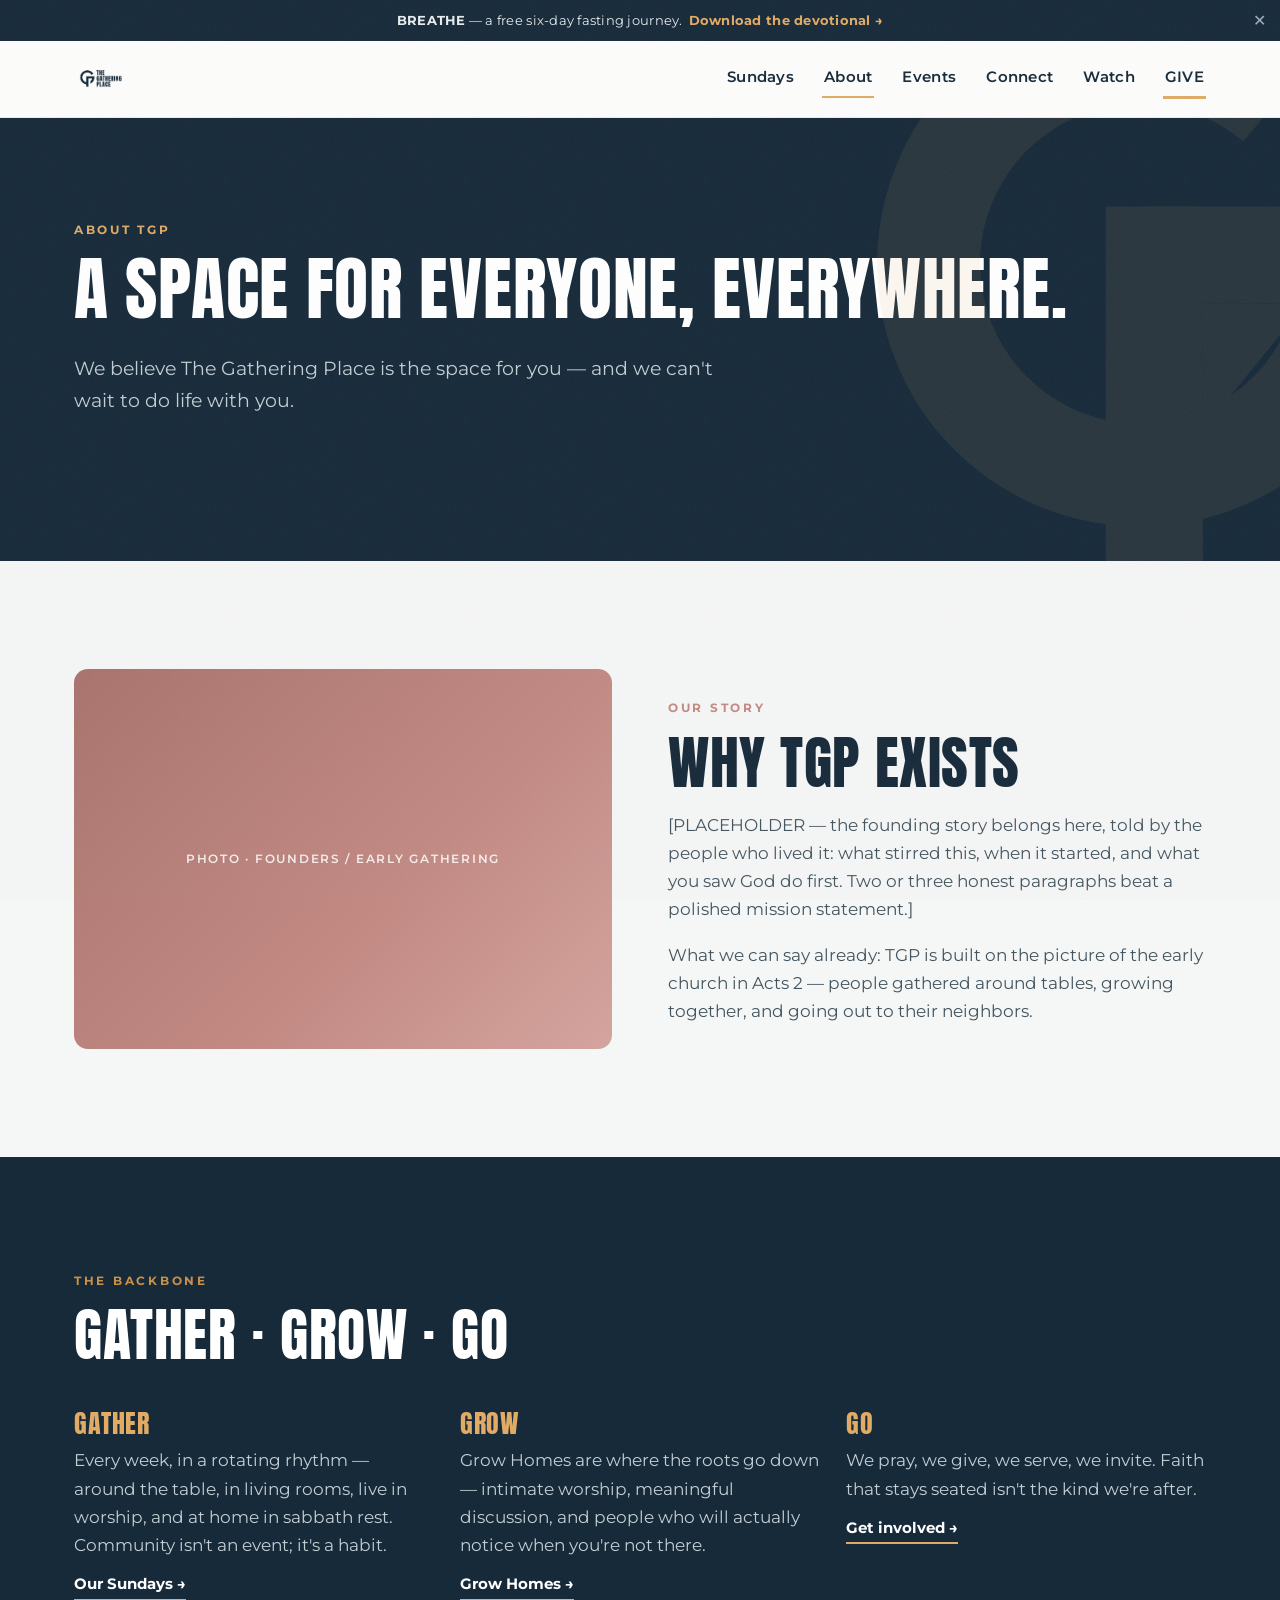
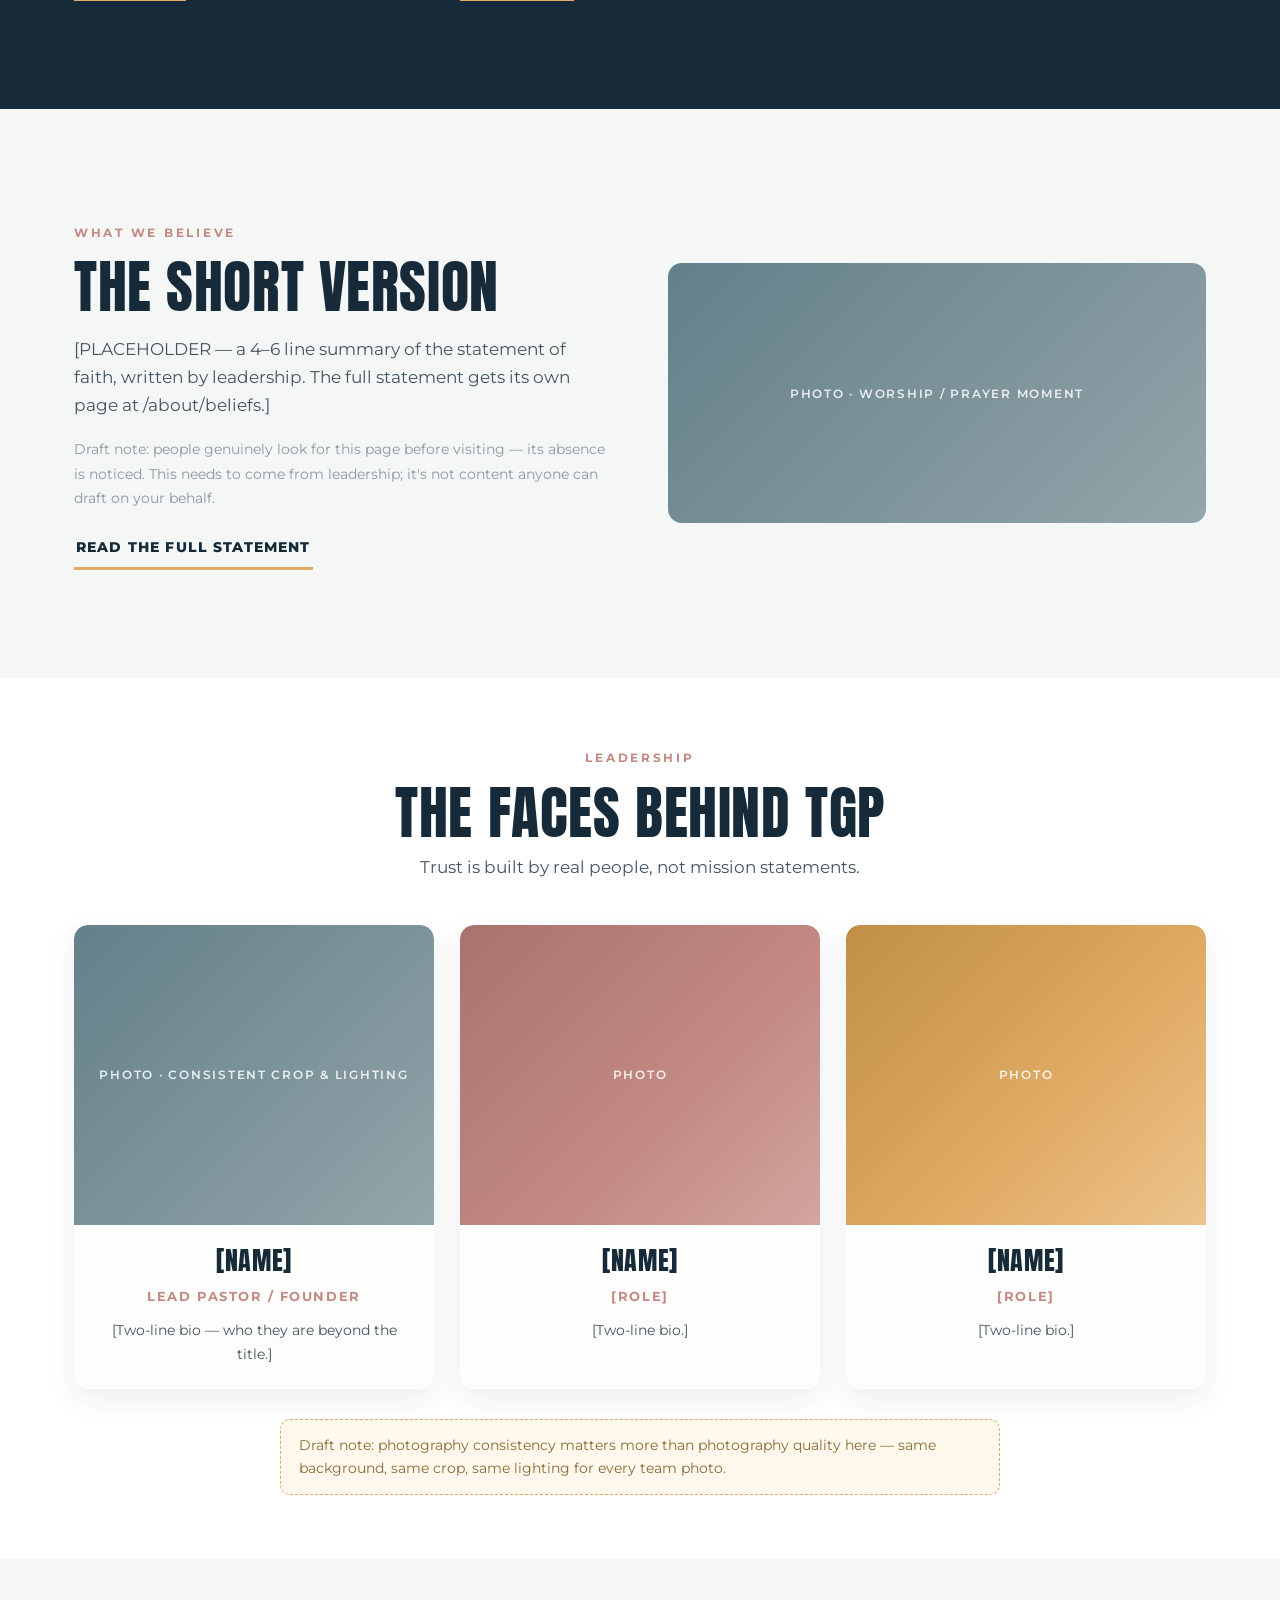
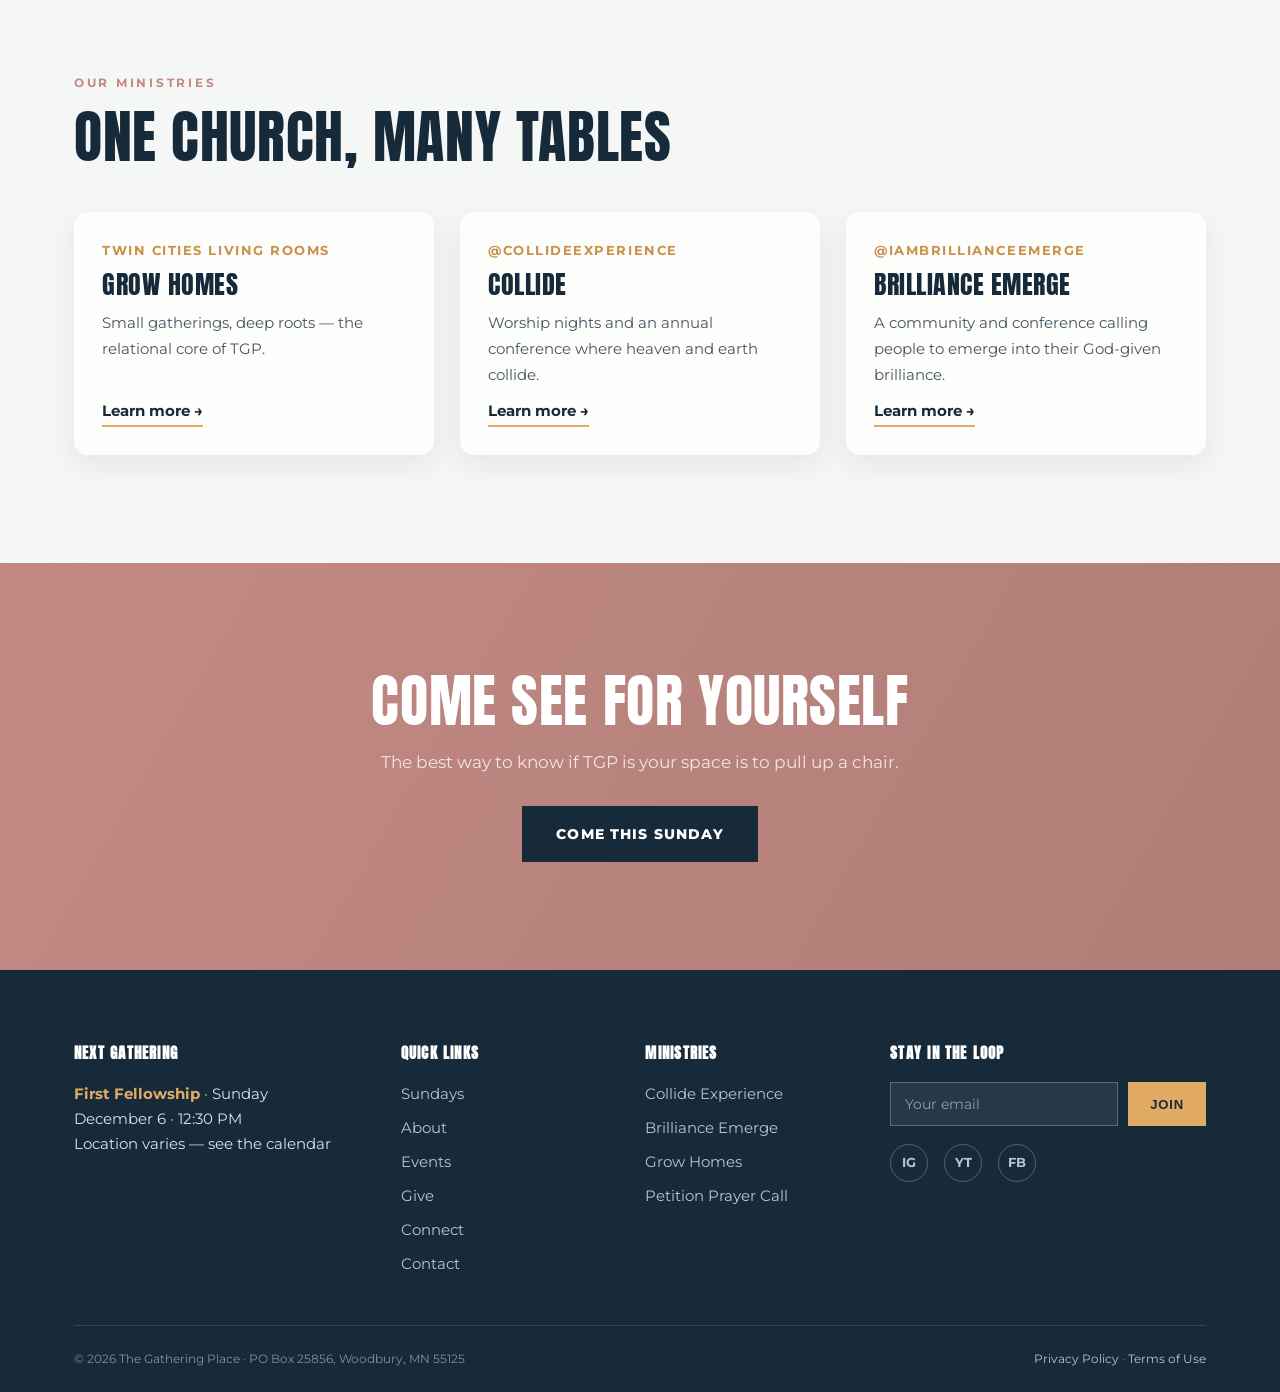
==== about.html @ ea00f48e "Live event lists, YouTube feed, parked Plan Your Visit - Events page Church Rhythm & Special Events " ====
<!DOCTYPE html>
<html lang="en">
<head>
<meta charset="UTF-8">
<meta name="viewport" content="width=device-width, initial-scale=1.0">
<title>About — The Gathering Place</title>
<meta name="description" content="Who we are, what we believe, and why The Gathering Place exists — a church community across Minneapolis & Saint Paul.">
<link rel="preconnect" href="https://fonts.googleapis.com">
<link href="https://fonts.googleapis.com/css2?family=Anton&family=Montserrat:wght@400;600;700;800&display=swap" rel="stylesheet">
<link rel="stylesheet" href="css/styles.css">
<link rel="icon" type="image/png" href="icon-gold.png">
</head>
<body>

<div class="announce">
  <strong>BREATHE</strong> — a free six-day fasting journey.<a href="watch.html#resources">Download the devotional →</a>
  <button class="dismiss" aria-label="Dismiss" onclick="this.parentElement.style.display='none'">✕</button>
</div>

<header class="site">
  <nav class="nav">
    <a class="brand" href="index.html" aria-label="The Gathering Place — Home">
      <img src="logo-navy.png" alt="The Gathering Place" style="height:54px; width:auto;">
    </a>
    <button class="hamburger" aria-label="Menu" onclick="document.querySelector('.links').classList.toggle('open')">
      <span></span><span></span><span></span>
    </button>
    <div class="links">
      <a href="sundays.html">Sundays</a>
      <a href="about.html" class="active">About</a>
      <a href="events.html">Events</a>
      <a href="connect.html">Connect</a>
      <a href="watch.html">Watch</a>
      <a class="btn-give" href="give.html">Give</a>
    </div>
  </nav>
</header>

<div class="hero short">
  <svg class="gmark" viewBox="0 0 100 112" aria-hidden="true">
    <circle cx="50" cy="50" r="37" fill="none" stroke="#E1AB65" stroke-width="18" stroke-dasharray="187.3 45.2" stroke-dashoffset="-12.9"/>
    <rect x="50" y="40" width="30" height="17" fill="#E1AB65"/>
    <rect x="44" y="40" width="17" height="72" fill="#E1AB65"/>
    <polygon points="61,57 79,57 61,79" fill="#E1AB65"/>
  </svg>
  <div class="wrap">
    <span class="kicker">About TGP</span>
    <h1>A space for everyone, everywhere.</h1>
    <p class="lede">We believe The Gathering Place is the space for you — and we can't wait to do life with you.</p>
  </div>
</div>

<!-- Our story -->
<section>
  <div class="wrap split">
    <div class="ph tall rose-bg"><span class="label">Photo · founders / early gathering</span></div>
    <div>
      <span class="kicker">Our story</span>
      <h2>Why TGP Exists</h2>
      <p style="margin:18px 0;">[PLACEHOLDER — the founding story belongs here, told by the people who lived it: what stirred this, when it started, and what you saw God do first. Two or three honest paragraphs beat a polished mission statement.]</p>
      <p>What we can say already: TGP is built on the picture of the early church in Acts 2 — people gathered around tables, growing together, and going out to their neighbors.</p>
    </div>
  </div>
</section>

<!-- GGG expanded -->
<section class="band">
  <div class="wrap">
    <div class="section-head">
      <span class="kicker gold">The backbone</span>
      <h2>Gather · Grow · Go</h2>
    </div>
    <div class="grid c3">
      <div>
        <h3 style="color:#E1AB65;">Gather</h3>
        <p style="margin-top:10px;">Every week, in a rotating rhythm — around the table, in living rooms, live in worship, and at home in sabbath rest. Community isn't an event; it's a habit.</p>
        <a class="text-link" href="sundays.html" style="color:#fff; margin-top:12px; display:inline-block;">Our Sundays →</a>
      </div>
      <div>
        <h3 style="color:#E1AB65;">Grow</h3>
        <p style="margin-top:10px;">Grow Homes are where the roots go down — intimate worship, meaningful discussion, and people who will actually notice when you're not there.</p>
        <a class="text-link" href="connect.html#grow-homes" style="color:#fff; margin-top:12px; display:inline-block;">Grow Homes →</a>
      </div>
      <div>
        <h3 style="color:#E1AB65;">Go</h3>
        <p style="margin-top:10px;">We pray, we give, we serve, we invite. Faith that stays seated isn't the kind we're after.</p>
        <a class="text-link" href="connect.html" style="color:#fff; margin-top:12px; display:inline-block;">Get involved →</a>
      </div>
    </div>
  </div>
</section>

<!-- Beliefs summary -->
<section>
  <div class="wrap split">
    <div>
      <span class="kicker">What we believe</span>
      <h2>The Short Version</h2>
      <p style="margin:18px 0;">[PLACEHOLDER — a 4–6 line summary of the statement of faith, written by leadership. The full statement gets its own page at /about/beliefs.]</p>
      <p style="font-size:0.9rem; color:#8a99a3;">Draft note: people genuinely look for this page before visiting — its absence is noticed. This needs to come from leadership; it's not content anyone can draft on your behalf.</p>
      <a class="btn outline" href="#" style="margin-top:16px;">Read the Full Statement</a>
    </div>
    <div class="ph"><span class="label">Photo · worship / prayer moment</span></div>
  </div>
</section>

<!-- Leadership -->
<section class="tight" style="background:#fff;">
  <div class="wrap">
    <div class="section-head center">
      <span class="kicker">Leadership</span>
      <h2>The Faces Behind TGP</h2>
      <p style="margin-top:10px;">Trust is built by real people, not mission statements.</p>
    </div>
    <div class="grid c3">
      <div class="card team-card">
        <div class="ph"><span class="label">Photo · consistent crop &amp; lighting</span></div>
        <div class="pad">
          <h3>[Name]</h3>
          <span class="role">Lead Pastor / Founder</span>
          <p style="font-size:0.9rem;">[Two-line bio — who they are beyond the title.]</p>
        </div>
      </div>
      <div class="card team-card">
        <div class="ph rose-bg"><span class="label">Photo</span></div>
        <div class="pad">
          <h3>[Name]</h3>
          <span class="role">[Role]</span>
          <p style="font-size:0.9rem;">[Two-line bio.]</p>
        </div>
      </div>
      <div class="card team-card">
        <div class="ph gold-bg"><span class="label">Photo</span></div>
        <div class="pad">
          <h3>[Name]</h3>
          <span class="role">[Role]</span>
          <p style="font-size:0.9rem;">[Two-line bio.]</p>
        </div>
      </div>
    </div>
    <p class="note-draft" style="max-width:720px; margin:30px auto 0;">Draft note: photography consistency matters more than photography quality here — same background, same crop, same lighting for every team photo.</p>
  </div>
</section>

<!-- Ministries -->
<section>
  <div class="wrap">
    <div class="section-head">
      <span class="kicker">Our ministries</span>
      <h2>One Church, Many Tables</h2>
    </div>
    <div class="grid c3">
      <div class="card">
        <div class="pad">
          <span class="meta">Twin Cities living rooms</span>
          <h3>Grow Homes</h3>
          <p>Small gatherings, deep roots — the relational core of TGP.</p>
          <a class="text-link" href="connect.html#grow-homes">Learn more →</a>
        </div>
      </div>
      <div class="card">
        <div class="pad">
          <span class="meta">@collideexperience</span>
          <h3>Collide</h3>
          <p>Worship nights and an annual conference where heaven and earth collide.</p>
          <a class="text-link" href="events.html#collide">Learn more →</a>
        </div>
      </div>
      <div class="card">
        <div class="pad">
          <span class="meta">@iambrillianceemerge</span>
          <h3>Brilliance Emerge</h3>
          <p>A community and conference calling people to emerge into their God-given brilliance.</p>
          <a class="text-link" href="events.html#brilliance">Learn more →</a>
        </div>
      </div>
    </div>
  </div>
</section>

<!-- CTA -->
<section class="give-band">
  <div class="wrap">
    <h2>Come See for Yourself</h2>
    <p>The best way to know if TGP is your space is to pull up a chair.</p>
    <a class="btn navy" href="sundays.html">Come This Sunday</a>
  </div>
</section>

<footer class="site">
  <div class="wrap">
    <div class="cols">
      <div>
        <h4>Next Gathering</h4>
        <p class="next-g"><strong>First Fellowship</strong> · First Sunday<br>Aug 2 · 12:30 PM<br>Location varies — <a href="events.html#calendar" style="color:#E1AB65;">see the calendar</a></p>
      </div>
      <div>
        <h4>Quick Links</h4>
        <ul>
          <li><a href="sundays.html">Sundays</a></li>
          <li><a href="about.html">About</a></li>
          <li><a href="events.html">Events</a></li>
          <li><a href="give.html">Give</a></li>
          <li><a href="connect.html">Connect</a></li>
          <li><a href="contact.html">Contact</a></li>
        </ul>
      </div>
      <div>
        <h4>Ministries</h4>
        <ul>
          <li><a href="events.html#collide">Collide Experience</a></li>
          <li><a href="events.html#brilliance">Brilliance Emerge</a></li>
          <li><a href="connect.html#grow-homes">Grow Homes</a></li>
          <li><a href="connect.html#pray">Petition Prayer Call</a></li>
        </ul>
      </div>
      <div>
        <h4>Stay in the Loop</h4>
        <form onsubmit="return false;">
          <input type="email" placeholder="Your email" aria-label="Email address">
          <button>Join</button>
        </form>
        <div class="social-row">
          <a href="https://www.instagram.com/thegatheringplacemn" aria-label="Instagram" target="_blank" rel="noopener">IG</a>
          <a href="https://www.youtube.com/@TheGatheringPlaceGlobal" aria-label="YouTube" target="_blank" rel="noopener">YT</a>
          <a href="https://www.facebook.com/thegatheringplacemn" aria-label="Facebook" target="_blank" rel="noopener">FB</a>
        </div>
      </div>
    </div>
    <div class="footer-legal">
      <span>© 2026 The Gathering Place · PO Box 25856, Woodbury, MN 55125</span>
      <span><a href="#">Privacy Policy</a> · <a href="#">Terms of Use</a></span>
    </div>
  </div>
</footer>

<div class="mobile-bar">
  <a class="a1" href="sundays.html">This Sunday</a>
  <a class="a2" href="give.html">Give</a>
</div>

<script src="js/next-gathering.js" defer></script>
</body>
</html>
---- css/styles.css ----
/* ============================================================
   THE GATHERING PLACE — Website Draft
   Brand: navy #172A3A · slate #7D949A · rose #C38A84 · gold #E1AB65
   Type: Anton (display) · Montserrat (body)
   ============================================================ */

:root {
  --navy: #172A3A;
  --navy-soft: #22394d;
  --slate: #7D949A;
  --rose: #C38A84;
  --gold: #E1AB65;
  --gold-dark: #c99147;
  --cream: #F5F6F6;
  --paper: #FDFDFC;
  --grey: #D2D2D2;
  --ink: #172A3A;
  --body: #44555f;
  --radius: 14px;
  --shadow: 0 10px 30px rgba(23, 42, 58, 0.08);
  --shadow-lg: 0 20px 50px rgba(23, 42, 58, 0.14);
  --maxw: 1180px;
}

* { margin: 0; padding: 0; box-sizing: border-box; }
html { scroll-behavior: smooth; }

body {
  font-family: 'Montserrat', system-ui, sans-serif;
  font-size: 16.5px;
  line-height: 1.7;
  color: var(--body);
  background: var(--cream);
  -webkit-font-smoothing: antialiased;
}

img { max-width: 100%; display: block; }
a { color: inherit; }

h1, h2, h3, .display {
  font-family: 'Anton', 'Montserrat', sans-serif;
  font-weight: 400;
  text-transform: uppercase;
  color: var(--ink);
  line-height: 1.05;
  letter-spacing: 0.01em;
}

h1 { font-size: clamp(3rem, 8.5vw, 7rem); line-height: 0.98; }
h2 { font-size: clamp(2.1rem, 4.5vw, 3.6rem); }
h3 { font-size: clamp(1.25rem, 2.4vw, 1.6rem); letter-spacing: 0.02em; }

/* paper grain — subtle texture over everything, like a printed poster */
body::after {
  content: ''; position: fixed; inset: 0; z-index: 999; pointer-events: none;
  opacity: 0.05;
  background-image: url("data:image/svg+xml,%3Csvg xmlns='http://www.w3.org/2000/svg' width='240' height='240'%3E%3Cfilter id='n'%3E%3CfeTurbulence type='fractalNoise' baseFrequency='0.85' numOctaves='2'/%3E%3C/filter%3E%3Crect width='240' height='240' filter='url(%23n)'/%3E%3C/svg%3E");
}

.wrap { max-width: var(--maxw); margin: 0 auto; padding: 0 24px; }

section { padding: 108px 0; }
section.tight { padding: 64px 0; }

/* ---------- kicker / eyebrow ---------- */
.kicker {
  display: inline-block;
  font-size: 0.78rem;
  font-weight: 700;
  letter-spacing: 0.22em;
  text-transform: uppercase;
  color: var(--rose);
  margin-bottom: 14px;
}
.kicker.gold { color: var(--gold-dark); }
.kicker.slate { color: var(--slate); }

.lede { font-size: 1.15rem; max-width: 640px; }

/* ---------- announcement bar ---------- */
.announce {
  background: var(--navy);
  color: #e8edef;
  font-size: 0.83rem;
  text-align: center;
  padding: 9px 44px;
  position: relative;
  letter-spacing: 0.02em;
}
.announce a { color: var(--gold); font-weight: 700; text-decoration: none; margin-left: 6px; }
.announce a:hover { text-decoration: underline; }
.announce .dismiss {
  position: absolute; right: 14px; top: 50%; transform: translateY(-50%);
  background: none; border: 0; color: #9fb0ba; font-size: 1rem; cursor: pointer;
}

/* ---------- header ---------- */
header.site {
  position: sticky; top: 0; z-index: 50;
  background: rgba(253, 253, 252, 0.94);
  backdrop-filter: blur(10px);
  border-bottom: 1px solid rgba(23, 42, 58, 0.08);
}
.nav {
  max-width: var(--maxw); margin: 0 auto; padding: 0 24px;
  display: flex; align-items: center; gap: 28px; height: 76px;
}
.brand {
  display: flex; align-items: center; gap: 12px;
  text-decoration: none; margin-right: auto;
}
.brand .mark { width: 42px; height: 46px; flex-shrink: 0; }
.brand .word {
  font-family: 'Anton', sans-serif;
  text-transform: uppercase;
  color: var(--navy);
  font-size: 0.95rem;
  line-height: 1.02;
  letter-spacing: 0.03em;
}
.nav .links { display: flex; gap: 26px; align-items: center; }
.nav .links a {
  text-decoration: none; font-weight: 600; font-size: 0.92rem;
  color: var(--ink); letter-spacing: 0.02em;
  padding: 6px 2px; border-bottom: 2px solid transparent;
}
.nav .links a:hover { border-bottom-color: var(--gold); }
.nav .links a.active { border-bottom-color: var(--gold); }
.nav .im-new {
  font-weight: 700; font-size: 0.88rem; color: var(--rose) !important;
}
.btn-give {
  background: none; color: var(--navy) !important;
  font-weight: 800; font-size: 0.95rem; letter-spacing: 0.12em;
  text-transform: uppercase; text-decoration: none;
  padding: 6px 0;
  border-bottom: 3px solid var(--gold) !important;
  transition: border-color 0.2s;
}
.btn-give:hover { border-bottom-color: var(--navy) !important; }

.hamburger { display: none; background: none; border: 0; cursor: pointer; padding: 8px; }
.hamburger span { display: block; width: 24px; height: 2.5px; background: var(--navy); margin: 5px 0; border-radius: 2px; }

/* ---------- buttons ---------- */
.btn {
  display: inline-block;
  font-weight: 800; font-size: 0.9rem; letter-spacing: 0.08em;
  text-transform: uppercase; text-decoration: none;
  padding: 16px 34px; border-radius: 0;
  transition: transform 0.15s, background 0.2s, color 0.2s, border-color 0.2s;
}
.btn:hover { transform: translateY(-2px); }
.btn.gold { background: var(--gold); color: var(--navy); }
.btn.gold:hover { background: var(--gold-dark); }
.btn.navy { background: var(--navy); color: #fff; }
.btn.navy:hover { background: var(--navy-soft); }
.btn.rose { background: var(--rose); color: #fff; }
/* secondary actions: bold words with a thick underline */
.btn.outline, .btn.outline-light {
  padding: 8px 2px; background: none;
  border: none; border-bottom: 3px solid var(--gold);
}
.btn.outline { color: var(--navy); }
.btn.outline:hover { border-bottom-color: var(--navy); }
.btn.outline-light { color: #fff; }
.btn.outline-light:hover { background: none; border-bottom-color: #fff; }
.btn-row { display: flex; gap: 16px; flex-wrap: wrap; align-items: center; }

.text-link {
  font-weight: 700; color: var(--navy); text-decoration: none;
  border-bottom: 2px solid var(--gold); padding-bottom: 2px; font-size: 0.95rem;
}

/* ---------- hero ---------- */
.hero {
  background: var(--navy);
  color: #fff;
  position: relative;
  overflow: hidden;
  padding: 150px 0 160px;
}
.hero .kicker { color: var(--gold); }
.hero h1 { color: #fff; max-width: 1020px; }
.hero h1 .accent { color: var(--gold); }
.hero p.lede { color: #c3ced4; margin: 30px 0 40px; font-size: 1.18rem; }
.hero .gmark {
  position: absolute; right: -180px; top: -140px;
  width: 640px; height: 640px; opacity: 0.09; pointer-events: none;
}
.hero.short { padding: 96px 0 104px; }
.hero.short h1 { font-size: clamp(2.5rem, 5.5vw, 4.4rem); }

/* scrolling marquee strip */
.marquee { overflow: hidden; background: var(--gold); padding: 16px 0; }
.marquee .track {
  display: inline-flex; gap: 56px; white-space: nowrap; width: max-content;
  animation: marq 30s linear infinite;
  font-family: 'Anton', sans-serif; text-transform: uppercase;
  color: var(--navy); font-size: 1.35rem; letter-spacing: 0.06em;
}
@keyframes marq { to { transform: translateX(-50%); } }

/* full-width media band (latest message) */
.watch-band {
  background: linear-gradient(rgba(14,26,38,0.72), rgba(14,26,38,0.82)),
              linear-gradient(135deg, #10202d 0%, var(--navy) 55%, #2b4257 100%);
  color: #fff; text-align: center; padding: 130px 0;
  position: relative; overflow: hidden;
}
.watch-band h2 { color: #fff; font-size: clamp(2.4rem, 5.5vw, 4.6rem); max-width: 900px; margin: 0 auto 34px; }
.watch-band .play {
  width: 84px; height: 84px; border-radius: 50%;
  border: 3px solid var(--gold); display: flex; align-items: center; justify-content: center;
  margin: 0 auto 30px; transition: background 0.2s, transform 0.15s;
}
.watch-band a:hover .play { background: rgba(225,171,101,0.15); transform: scale(1.05); }
.watch-band .play svg { margin-left: 6px; }

/* ---------- photo placeholders ---------- */
.ph {
  background: linear-gradient(135deg, #64808a 0%, var(--slate) 55%, #93a6ab 100%);
  border-radius: var(--radius);
  position: relative;
  overflow: hidden;
  display: flex; align-items: center; justify-content: center;
  color: rgba(255,255,255,0.85);
  min-height: 260px;
}
.ph.tall { min-height: 380px; }
.ph.short { min-height: 190px; }
.ph.rose-bg { background: linear-gradient(135deg, #a9736d 0%, var(--rose) 60%, #d4a49e 100%); }
.ph.gold-bg { background: linear-gradient(135deg, #c08f45 0%, var(--gold) 60%, #ecc48d 100%); }
.ph.navy-bg { background: linear-gradient(135deg, #10202d 0%, var(--navy) 55%, #2b4257 100%); }
.ph .label {
  font-size: 0.78rem; font-weight: 600; letter-spacing: 0.14em; text-transform: uppercase;
  text-align: center; padding: 0 24px; position: relative; z-index: 1;
}
.ph svg.watermark {
  position: absolute; width: 70%; height: 70%; opacity: 0.16;
  left: 50%; top: 50%; transform: translate(-50%, -50%);
}

/* ---------- cards ---------- */
.grid { display: grid; gap: 26px; }
.grid.c2 { grid-template-columns: repeat(2, 1fr); }
.grid.c3 { grid-template-columns: repeat(3, 1fr); }
.grid.c4 { grid-template-columns: repeat(4, 1fr); }

.card {
  background: var(--paper);
  border-radius: var(--radius);
  box-shadow: var(--shadow);
  overflow: hidden;
  display: flex; flex-direction: column;
}
.card .pad { padding: 28px; display: flex; flex-direction: column; gap: 10px; flex: 1; }
.card h3 { margin-bottom: 2px; }
.card .meta {
  font-size: 0.8rem; font-weight: 700; letter-spacing: 0.12em;
  text-transform: uppercase; color: var(--gold-dark);
}
.card p { font-size: 0.95rem; }
.card .text-link { margin-top: auto; align-self: flex-start; }
.card .ph { border-radius: 0; min-height: 200px; }

/* schedule strip on cards */
.chip {
  display: inline-block; background: rgba(125,148,154,0.14); color: var(--navy);
  border-radius: 3px; font-size: 0.76rem; font-weight: 700;
  letter-spacing: 0.06em; text-transform: uppercase; padding: 5px 14px;
}

/* ---------- this sunday band ---------- */
.this-sunday {
  background: var(--paper);
  border-radius: var(--radius);
  box-shadow: var(--shadow-lg);
  display: grid; grid-template-columns: 1.1fr 1fr;
  overflow: hidden;
  margin-top: -70px;
  position: relative; z-index: 5;
}
.this-sunday .info { padding: 42px 46px; }
.this-sunday .date-tag {
  display: inline-block; background: var(--navy); color: var(--gold);
  font-size: 0.75rem; font-weight: 800; letter-spacing: 0.16em; text-transform: uppercase;
  padding: 7px 16px; border-radius: 0; margin-bottom: 18px;
}
.this-sunday h2 { font-size: clamp(1.6rem, 3vw, 2.2rem); }
.this-sunday .when {
  font-weight: 700; color: var(--navy); margin: 12px 0 4px; font-size: 1.02rem;
}
.this-sunday .where { font-size: 0.95rem; margin-bottom: 18px; }

/* ---------- gather grow go ---------- */
.ggg { text-align: center; }
.ggg .grid { margin-top: 48px; }
.ggg .col { padding: 12px 20px; }
.ggg .num {
  font-family: 'Anton', sans-serif; font-size: 4.8rem; color: var(--gold);
  line-height: 1;
}
.ggg h3 { margin: 10px 0 12px; }
.ggg p { font-size: 0.97rem; }
.ggg .text-link { display: inline-block; margin-top: 14px; }

/* ---------- dark band ---------- */
.band {
  background: var(--navy); color: #fff;
  position: relative; overflow: hidden;
}
.band h2, .band h3 { color: #fff; }
.band p { color: #c3ced4; }
.band .gmark {
  position: absolute; left: -140px; bottom: -160px;
  width: 520px; height: 520px; opacity: 0.07; pointer-events: none;
}

/* ---------- rose / give band ---------- */
.give-band {
  background: linear-gradient(120deg, var(--rose) 0%, #b07d77 100%);
  color: #fff; text-align: center;
}
.give-band h2 { color: #fff; }
.give-band p { color: #f4e5e3; max-width: 560px; margin: 16px auto 30px; }

/* ---------- rhythm timeline (sundays) ---------- */
.rhythm { display: grid; grid-template-columns: repeat(5, 1fr); gap: 18px; margin-top: 48px; }
.rhythm .step {
  background: var(--paper); border-radius: var(--radius); box-shadow: var(--shadow);
  padding: 26px 22px; text-align: center; position: relative;
  border-top: 5px solid var(--slate);
}
.rhythm .step:nth-child(1) { border-top-color: var(--gold); }
.rhythm .step:nth-child(2) { border-top-color: var(--slate); }
.rhythm .step:nth-child(3) { border-top-color: var(--navy); }
.rhythm .step:nth-child(4) { border-top-color: var(--slate); }
.rhythm .step:nth-child(5) { border-top-color: var(--rose); }
.rhythm .week {
  font-size: 0.72rem; font-weight: 800; letter-spacing: 0.18em; text-transform: uppercase;
  color: var(--slate); margin-bottom: 8px;
}
.rhythm .name { font-family: 'Anton', sans-serif; text-transform: uppercase; font-size: 1.05rem; color: var(--navy); }
.rhythm .what { font-size: 0.82rem; margin-top: 8px; }

/* ---------- FAQ ---------- */
details.faq {
  background: var(--paper); border-radius: 12px; box-shadow: var(--shadow);
  margin-bottom: 12px; padding: 0;
}
details.faq summary {
  cursor: pointer; list-style: none; font-weight: 700; color: var(--navy);
  padding: 20px 26px; font-size: 0.98rem; position: relative;
}
details.faq summary::-webkit-details-marker { display: none; }
details.faq summary::after {
  content: '+'; position: absolute; right: 24px; top: 50%; transform: translateY(-50%);
  font-family: 'Anton', sans-serif; font-size: 1.3rem; color: var(--gold-dark);
}
details.faq[open] summary::after { content: '–'; }
details.faq .a { padding: 0 26px 22px; font-size: 0.95rem; }

/* ---------- forms ---------- */
form.std { display: grid; gap: 16px; }
form.std label { font-size: 0.8rem; font-weight: 700; letter-spacing: 0.08em; text-transform: uppercase; color: var(--navy); }
form.std input, form.std select, form.std textarea {
  width: 100%; padding: 14px 16px; border: 1.5px solid var(--grey); border-radius: 10px;
  font-family: inherit; font-size: 0.95rem; background: #fff; color: var(--ink);
}
form.std input:focus, form.std select:focus, form.std textarea:focus {
  outline: none; border-color: var(--gold);
}
form.std .field { display: grid; gap: 6px; }
form.std .check { display: flex; gap: 10px; align-items: flex-start; font-size: 0.88rem; }
form.std .check input { width: auto; margin-top: 4px; }

.form-card {
  background: var(--paper); border-radius: var(--radius); box-shadow: var(--shadow-lg);
  padding: 40px;
}

/* ---------- four pillars ---------- */
.pillars { display: grid; grid-template-columns: repeat(4, 1fr); gap: 22px; }
.pillar {
  border-radius: var(--radius); padding: 34px 26px; color: #fff;
  display: flex; flex-direction: column; gap: 10px; min-height: 230px;
  text-decoration: none; transition: transform 0.15s;
}
.pillar:hover { transform: translateY(-4px); }
.pillar h3 { color: #fff; }
.pillar p { color: rgba(255,255,255,0.85); font-size: 0.9rem; }
.pillar .go { margin-top: auto; font-weight: 800; font-size: 0.8rem; letter-spacing: 0.14em; text-transform: uppercase; }
.pillar.p1 { background: var(--navy); }
.pillar.p2 { background: var(--gold); }
.pillar.p2 h3, .pillar.p2 p, .pillar.p2 .go { color: var(--navy); }
.pillar.p2 p { color: rgba(23,42,58,0.75); }
.pillar.p3 { background: var(--slate); }
.pillar.p4 { background: var(--rose); }

/* ---------- brand blocks (Collide / Brilliance) ---------- */
.brand-block {
  border-radius: var(--radius); overflow: hidden; box-shadow: var(--shadow-lg);
  display: grid; grid-template-columns: 1fr 1fr; color: #fff;
}
.brand-block .content { padding: 48px; display: flex; flex-direction: column; gap: 14px; }
.brand-block h2 { color: #fff; }
.brand-block .tag { font-size: 0.78rem; font-weight: 800; letter-spacing: 0.2em; text-transform: uppercase; opacity: 0.8; }
.brand-block p { color: rgba(255,255,255,0.88); font-size: 0.98rem; }
.brand-block .btn-row { margin-top: 12px; }
.brand-block.collide { background: #0e1c28; }
.brand-block.collide .tag { color: var(--gold); }
.brand-block.brilliance { background: #8f5e58; }
.brand-block.brilliance .tag { color: #f3d9c4; }
.brand-block .ph { border-radius: 0; min-height: 100%; }

/* ---------- team ---------- */
.team-card { text-align: center; }
.team-card .ph { min-height: 300px; border-radius: var(--radius) var(--radius) 0 0; }
.team-card .pad { padding: 22px; }
.team-card .role { font-size: 0.8rem; font-weight: 700; letter-spacing: 0.12em; text-transform: uppercase; color: var(--rose); }

/* ---------- footer ---------- */
footer.site {
  background: var(--navy); color: #b9c6cd; padding: 70px 0 0;
  font-size: 0.92rem;
}
footer.site .cols {
  display: grid; grid-template-columns: 1.4fr 1fr 1fr 1.4fr; gap: 40px;
  padding-bottom: 48px;
}
footer.site h4 {
  font-family: 'Anton', sans-serif; text-transform: uppercase; color: #fff;
  font-size: 0.95rem; letter-spacing: 0.08em; margin-bottom: 16px;
}
footer.site a { color: #b9c6cd; text-decoration: none; }
footer.site a:hover { color: var(--gold); }
footer.site ul { list-style: none; display: grid; gap: 9px; }
footer.site .next-g { color: #dbe3e7; }
footer.site .next-g strong { color: var(--gold); }
footer.site form { display: flex; gap: 10px; margin-top: 12px; }
footer.site input {
  flex: 1; padding: 12px 14px; border-radius: 0; border: 1px solid rgba(255,255,255,0.25);
  background: rgba(255,255,255,0.07); color: #fff; font-family: inherit; font-size: 0.88rem;
}
footer.site input::placeholder { color: #8fa0aa; }
footer.site button {
  background: var(--gold); border: 0; color: var(--navy); font-weight: 800;
  border-radius: 0; padding: 12px 22px; cursor: pointer; font-size: 0.82rem;
  letter-spacing: 0.06em; text-transform: uppercase;
}
.footer-legal {
  border-top: 1px solid rgba(255,255,255,0.12);
  padding: 22px 0; font-size: 0.78rem; color: #7f929d;
  display: flex; justify-content: space-between; gap: 20px; flex-wrap: wrap;
}
.footer-legal a { color: #7f929d; }
.social-row { display: flex; gap: 16px; margin-top: 18px; }
.social-row a {
  width: 38px; height: 38px; border-radius: 50%; border: 1px solid rgba(255,255,255,0.25);
  display: flex; align-items: center; justify-content: center; font-size: 0.8rem; font-weight: 700;
}
.social-row a:hover { border-color: var(--gold); color: var(--gold); }

/* ---------- mobile sticky bar ---------- */
.mobile-bar {
  display: none;
  position: fixed; bottom: 0; left: 0; right: 0; z-index: 60;
  grid-template-columns: 1fr 1fr;
  box-shadow: 0 -6px 24px rgba(23,42,58,0.18);
}
.mobile-bar a {
  text-align: center; padding: 16px; font-weight: 800; font-size: 0.85rem;
  letter-spacing: 0.1em; text-transform: uppercase; text-decoration: none;
}
.mobile-bar .a1 { background: var(--navy); color: #fff; }
.mobile-bar .a2 { background: var(--gold); color: var(--navy); }

/* ---------- misc ---------- */
.note-draft {
  background: #fff8ec; border: 1.5px dashed var(--gold);
  border-radius: 10px; padding: 14px 18px; font-size: 0.85rem; color: #8a6a35;
  margin: 18px 0;
}
.split { display: grid; grid-template-columns: 1fr 1fr; gap: 56px; align-items: center; }
.section-head { max-width: 680px; margin-bottom: 44px; }
.section-head.center { margin-left: auto; margin-right: auto; text-align: center; }
.stat-row { display: grid; grid-template-columns: repeat(3, 1fr); gap: 24px; }
.give-alloc { display: grid; grid-template-columns: repeat(4, 1fr); gap: 16px; margin-top: 28px; }
.give-alloc .slice {
  background: var(--paper); border-radius: 12px; padding: 22px; text-align: center; box-shadow: var(--shadow);
}
.give-alloc .pct { font-family: 'Anton', sans-serif; font-size: 2rem; color: var(--gold-dark); }
.give-alloc .lbl { font-size: 0.8rem; font-weight: 700; text-transform: uppercase; letter-spacing: 0.08em; color: var(--navy); }

/* ---------- responsive ---------- */
@media (max-width: 980px) {
  .grid.c3, .grid.c4 { grid-template-columns: repeat(2, 1fr); }
  .pillars { grid-template-columns: repeat(2, 1fr); }
  .rhythm { grid-template-columns: repeat(2, 1fr); }
  footer.site .cols { grid-template-columns: 1fr 1fr; }
  .split { grid-template-columns: 1fr; gap: 36px; }
  .this-sunday { grid-template-columns: 1fr; }
  .brand-block { grid-template-columns: 1fr; }
  .give-alloc { grid-template-columns: repeat(2, 1fr); }
}

@media (max-width: 760px) {
  .nav .links { display: none; }
  .nav .links.open {
    display: flex; flex-direction: column; align-items: flex-start;
    position: absolute; top: 76px; left: 0; right: 0;
    background: var(--paper); padding: 24px; gap: 18px;
    box-shadow: var(--shadow-lg);
  }
  .hamburger { display: block; }
  .nav .btn-give.desktop { display: none; }
  .grid.c2, .grid.c3, .grid.c4 { grid-template-columns: 1fr; }
  .pillars { grid-template-columns: 1fr; }
  .rhythm { grid-template-columns: 1fr; }
  footer.site .cols { grid-template-columns: 1fr; }
  .mobile-bar { display: grid; }
  body { padding-bottom: 54px; }
  section { padding: 60px 0; }
  .stat-row { grid-template-columns: 1fr; }
}
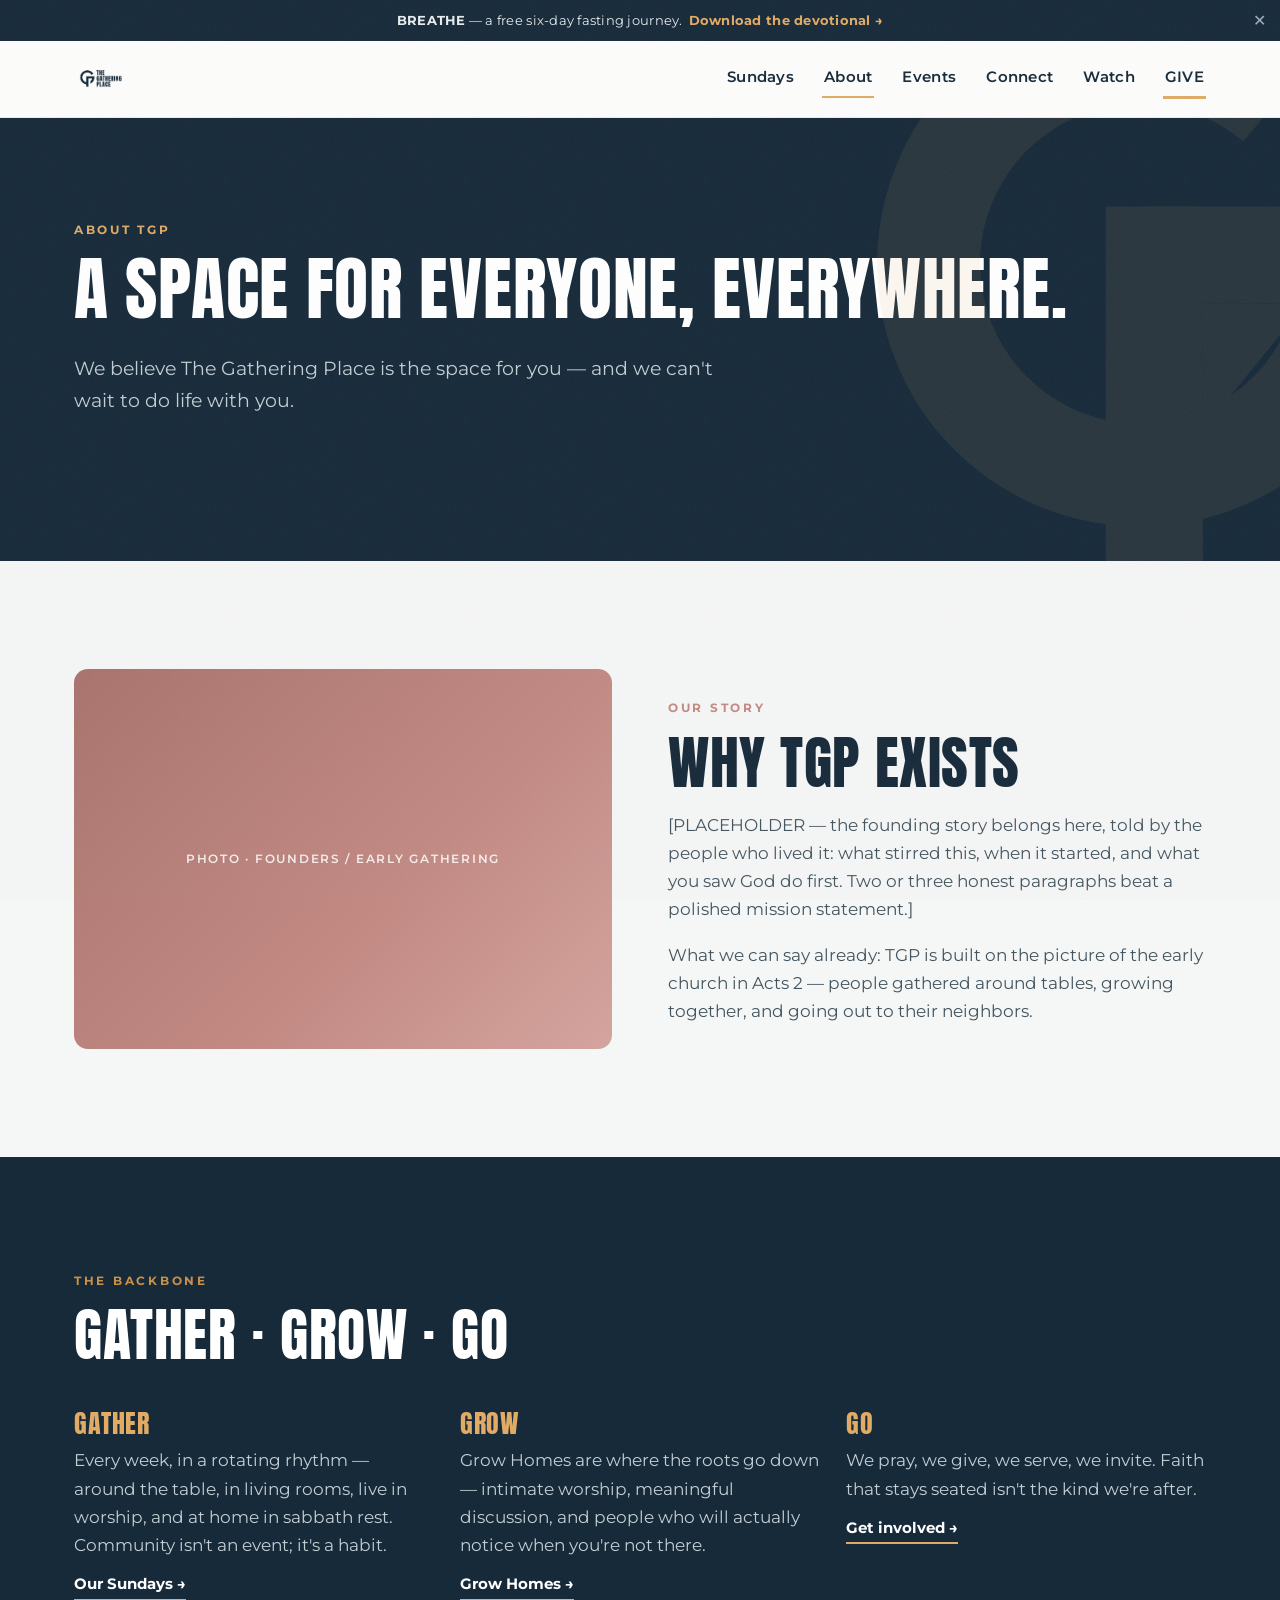
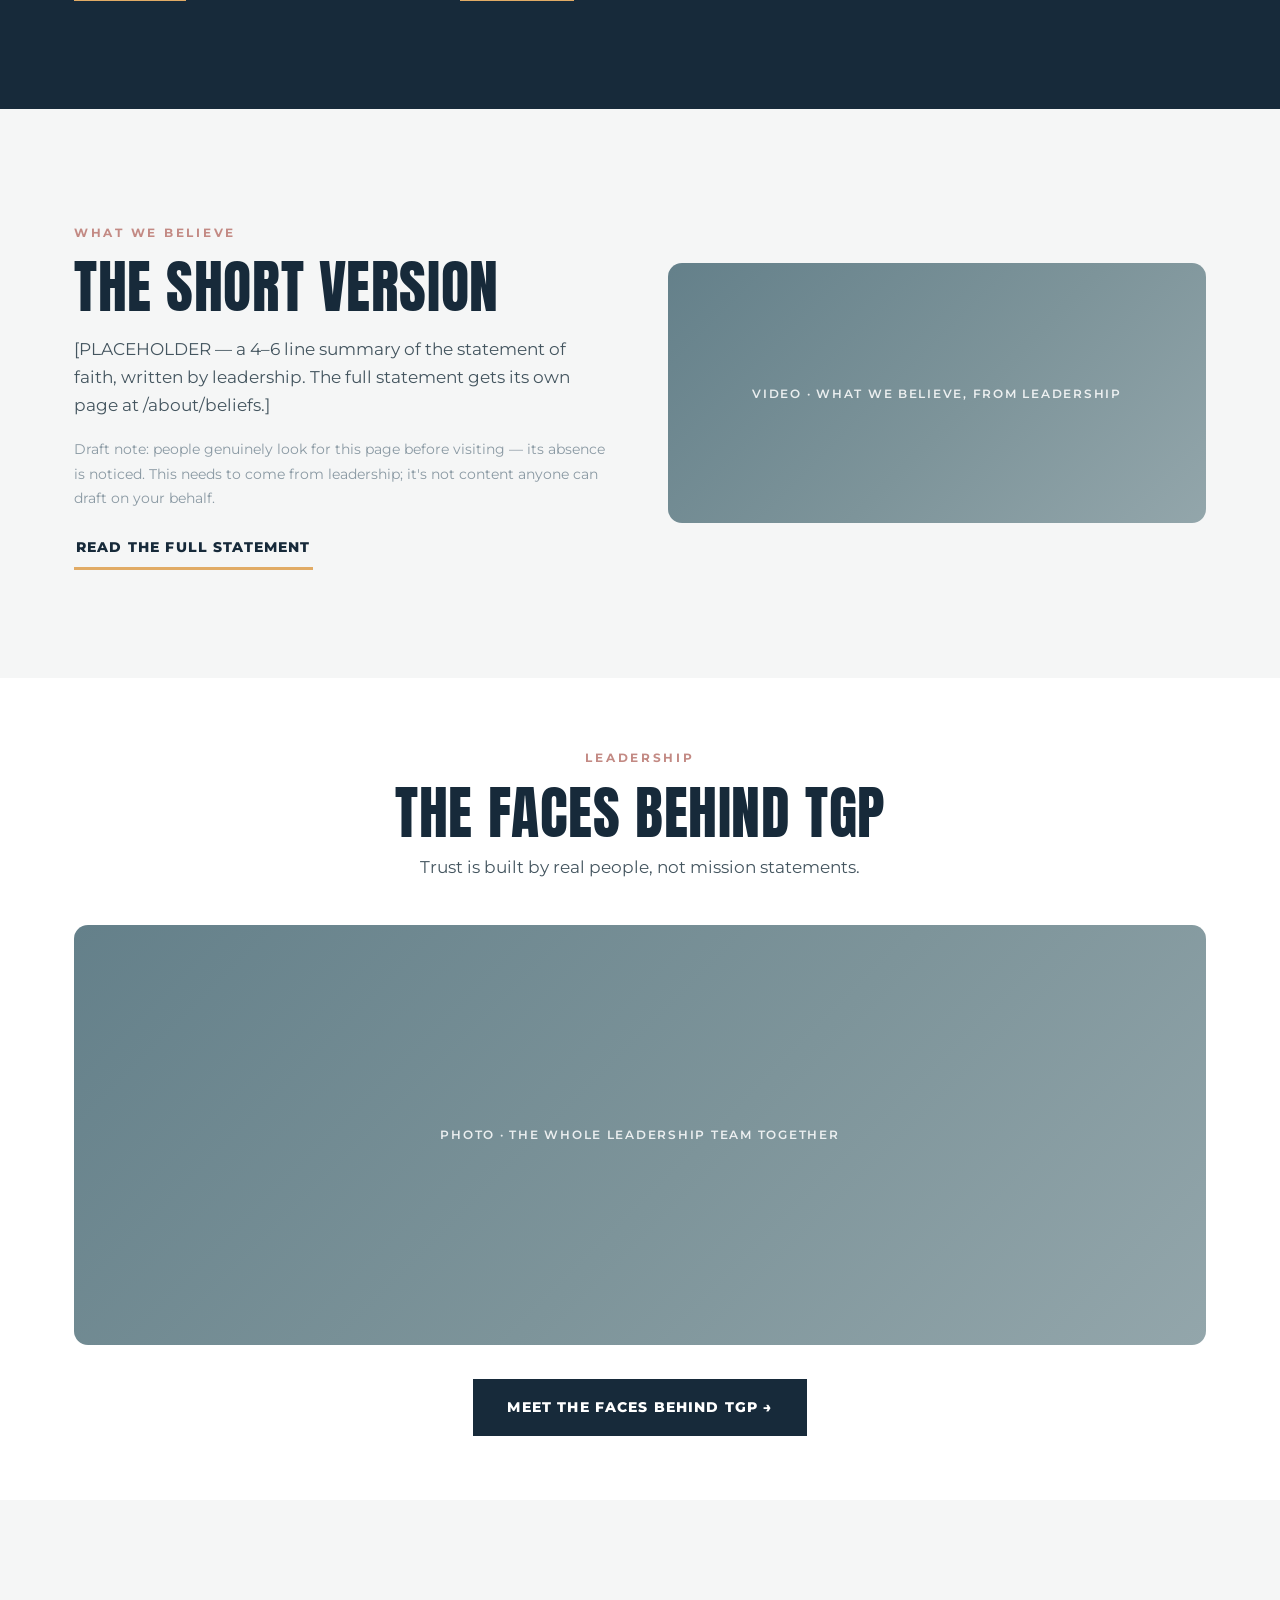
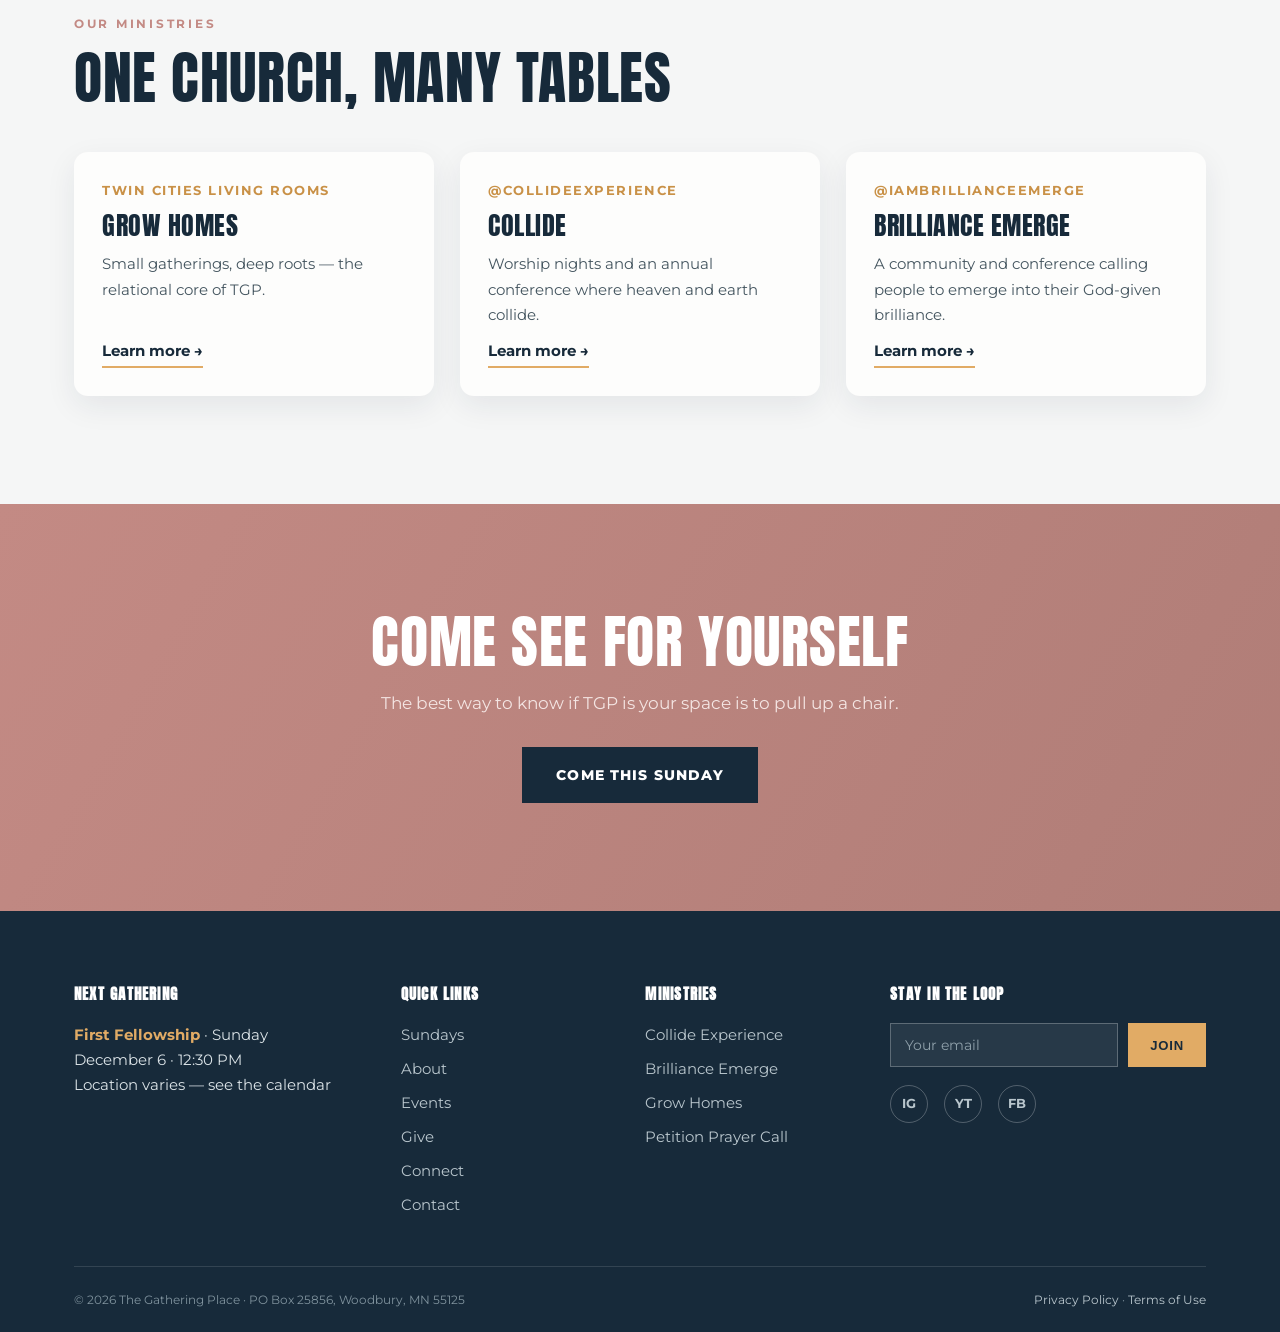
==== commit eb033d7a: "Leadership restructure, click-to-play video slot, Petition panel image - About: leadership section i" ====
--- a/about.html
+++ b/about.html
@@ -100,45 +100,50 @@
       <p style="font-size:0.9rem; color:#8a99a3;">Draft note: people genuinely look for this page before visiting — its absence is noticed. This needs to come from leadership; it's not content anyone can draft on your behalf.</p>
       <a class="btn outline" href="#" style="margin-top:16px;">Read the Full Statement</a>
     </div>
-    <div class="ph"><span class="label">Photo · worship / prayer moment</span></div>
-  </div>
-</section>
+    <!-- Click-to-play video: paste the YouTube video ID (the part after watch?v=) into
+         data-youtube-id below and the panel becomes a player. Empty = photo placeholder. -->
+    <div class="ph" id="believe-video" data-youtube-id=""><span class="label">Video · what we believe, from leadership</span></div>
+  </div>
+</section>
+<script>
+(function () {
+  var box = document.getElementById('believe-video');
+  var id = box.getAttribute('data-youtube-id');
+  if (!id) return;
+  box.classList.add('video-ready');
+  box.style.background = '#10202d url(https://img.youtube.com/vi/' + id + '/hqdefault.jpg) center/cover no-repeat';
+  box.style.aspectRatio = '16 / 9';
+  box.setAttribute('role', 'button');
+  box.setAttribute('tabindex', '0');
+  box.setAttribute('aria-label', 'Play video: what we believe');
+  box.innerHTML = '<span class="play"><svg width="26" height="30" viewBox="0 0 26 30" fill="none"><path d="M25 15 1 29V1l24 14Z" fill="#E1AB65"/></svg></span>';
+  function play() {
+    box.innerHTML = '<iframe src="https://www.youtube-nocookie.com/embed/' + id + '?autoplay=1&rel=0" ' +
+      'title="What we believe — The Gathering Place" ' +
+      'style="position:absolute; inset:0; width:100%; height:100%; border:0;" ' +
+      'allow="autoplay; encrypted-media; picture-in-picture" allowfullscreen></iframe>';
+    box.removeAttribute('role'); box.removeAttribute('tabindex'); box.classList.remove('video-ready');
+    box.style.cursor = 'default';
+  }
+  box.addEventListener('click', play, { once: true });
+  box.addEventListener('keydown', function (e) {
+    if (e.key === 'Enter' || e.key === ' ') { e.preventDefault(); play(); }
+  });
+})();
+</script>
 
 <!-- Leadership -->
-<section class="tight" style="background:#fff;">
+<section class="tight" id="leadership" style="background:#fff;">
   <div class="wrap">
     <div class="section-head center">
       <span class="kicker">Leadership</span>
       <h2>The Faces Behind TGP</h2>
       <p style="margin-top:10px;">Trust is built by real people, not mission statements.</p>
     </div>
-    <div class="grid c3">
-      <div class="card team-card">
-        <div class="ph"><span class="label">Photo · consistent crop &amp; lighting</span></div>
-        <div class="pad">
-          <h3>[Name]</h3>
-          <span class="role">Lead Pastor / Founder</span>
-          <p style="font-size:0.9rem;">[Two-line bio — who they are beyond the title.]</p>
-        </div>
-      </div>
-      <div class="card team-card">
-        <div class="ph rose-bg"><span class="label">Photo</span></div>
-        <div class="pad">
-          <h3>[Name]</h3>
-          <span class="role">[Role]</span>
-          <p style="font-size:0.9rem;">[Two-line bio.]</p>
-        </div>
-      </div>
-      <div class="card team-card">
-        <div class="ph gold-bg"><span class="label">Photo</span></div>
-        <div class="pad">
-          <h3>[Name]</h3>
-          <span class="role">[Role]</span>
-          <p style="font-size:0.9rem;">[Two-line bio.]</p>
-        </div>
-      </div>
-    </div>
-    <p class="note-draft" style="max-width:720px; margin:30px auto 0;">Draft note: photography consistency matters more than photography quality here — same background, same crop, same lighting for every team photo.</p>
+    <div class="ph" data-img="images/leadership-group.jpg" style="min-height:420px;"><span class="label">Photo · the whole leadership team together</span></div>
+    <div class="btn-row" style="justify-content:center; margin-top:34px;">
+      <a class="btn navy" href="leadership.html">Meet the Faces Behind TGP →</a>
+    </div>
   </div>
 </section>
 
@@ -239,6 +244,6 @@
   <a class="a2" href="give.html">Give</a>
 </div>
 
-<script src="js/next-gathering.js" defer></script>
+<script src="js/next-gathering.js?v=3" defer></script>
 </body>
 </html>
--- a/css/styles.css
+++ b/css/styles.css
@@ -217,6 +217,19 @@
 .watch-band a:hover .play { background: rgba(225,171,101,0.15); transform: scale(1.05); }
 .watch-band .play svg { margin-left: 6px; }
 
+/* ---------- click-to-play video panel (About — What we believe) ---------- */
+.ph.video-ready { cursor: pointer; }
+.ph.video-ready .play {
+  width: 84px; height: 84px; border-radius: 50%;
+  border: 3px solid var(--gold); background: rgba(23,42,58,0.55);
+  display: flex; align-items: center; justify-content: center;
+  transition: background 0.2s, transform 0.15s;
+}
+.ph.video-ready .play svg { margin-left: 6px; }
+.ph.video-ready:hover .play, .ph.video-ready:focus-visible .play {
+  background: rgba(225,171,101,0.25); transform: scale(1.05);
+}
+
 /* ---------- photo placeholders ---------- */
 .ph {
   background: linear-gradient(135deg, #64808a 0%, var(--slate) 55%, #93a6ab 100%);
@@ -247,6 +260,49 @@
 .grid.c3 { grid-template-columns: repeat(3, 1fr); }
 .grid.c4 { grid-template-columns: repeat(4, 1fr); }
 
+/* Horizontal card slider — one row, three cards visible, slides for the rest */
+.card-scroller { position: relative; }
+.card-scroller .scroll-row {
+  display: flex;
+  gap: 26px;
+  overflow-x: auto;
+  scroll-snap-type: x mandatory;
+  -webkit-overflow-scrolling: touch;
+  scrollbar-width: none;
+  padding: 4px;
+  margin: -4px;
+}
+.card-scroller .scroll-row::-webkit-scrollbar { display: none; }
+.card-scroller .scroll-row .card {
+  flex: 0 0 calc((100% - 60px) / 3);
+  scroll-snap-align: start;
+}
+.scroll-btn {
+  position: absolute;
+  top: 50%;
+  transform: translateY(-50%);
+  z-index: 2;
+  width: 44px;
+  height: 44px;
+  border-radius: 50%;
+  border: none;
+  background: var(--navy);
+  color: var(--gold);
+  font-size: 1.6rem;
+  line-height: 1;
+  cursor: pointer;
+  box-shadow: var(--shadow-lg);
+  display: flex;
+  align-items: center;
+  justify-content: center;
+  padding-bottom: 4px;
+  transition: background 0.2s, color 0.2s, opacity 0.2s;
+}
+.scroll-btn:hover { background: var(--gold); color: var(--navy); }
+.scroll-btn.prev { left: -16px; }
+.scroll-btn.next { right: -16px; }
+.scroll-btn[disabled] { opacity: 0; pointer-events: none; }
+
 .card {
   background: var(--paper);
   border-radius: var(--radius);
@@ -343,6 +399,7 @@
 }
 .rhythm .name { font-family: 'Anton', sans-serif; text-transform: uppercase; font-size: 1.05rem; color: var(--navy); }
 .rhythm .what { font-size: 0.82rem; margin-top: 8px; }
+.rhythm .ricon { height: 54px; width: auto; margin: 14px auto 4px; display: block; }
 
 /* ---------- FAQ ---------- */
 details.faq {
@@ -415,6 +472,8 @@
 .brand-block .ph { border-radius: 0; min-height: 100%; }
 
 /* ---------- team ---------- */
+.team-grid { display: flex; flex-wrap: wrap; gap: 26px; justify-content: center; }
+.team-grid .team-card { flex: 0 1 calc((100% - 52px) / 3); min-width: 250px; }
 .team-card { text-align: center; }
 .team-card .ph { min-height: 300px; border-radius: var(--radius) var(--radius) 0 0; }
 .team-card .pad { padding: 22px; }
@@ -496,6 +555,7 @@
 /* ---------- responsive ---------- */
 @media (max-width: 980px) {
   .grid.c3, .grid.c4 { grid-template-columns: repeat(2, 1fr); }
+  .team-grid .team-card { flex-basis: calc((100% - 26px) / 2); min-width: 0; }
   .pillars { grid-template-columns: repeat(2, 1fr); }
   .rhythm { grid-template-columns: repeat(2, 1fr); }
   footer.site .cols { grid-template-columns: 1fr 1fr; }
@@ -503,6 +563,7 @@
   .this-sunday { grid-template-columns: 1fr; }
   .brand-block { grid-template-columns: 1fr; }
   .give-alloc { grid-template-columns: repeat(2, 1fr); }
+  .card-scroller .scroll-row .card { flex-basis: calc((100% - 34px) / 2); }
 }
 
 @media (max-width: 760px) {
@@ -516,6 +577,7 @@
   .hamburger { display: block; }
   .nav .btn-give.desktop { display: none; }
   .grid.c2, .grid.c3, .grid.c4 { grid-template-columns: 1fr; }
+  .team-grid .team-card { flex-basis: 100%; }
   .pillars { grid-template-columns: 1fr; }
   .rhythm { grid-template-columns: 1fr; }
   footer.site .cols { grid-template-columns: 1fr; }
@@ -523,4 +585,13 @@
   body { padding-bottom: 54px; }
   section { padding: 60px 0; }
   .stat-row { grid-template-columns: 1fr; }
-}
+  .card-scroller .scroll-row .card { flex-basis: 86%; }
+  .scroll-btn { display: none; }
+}
+
+/* The Church Center giving embed needs ~360px of width to lay out properly —
+   on narrow phones hide it and let the gold button carry people to the
+   mobile-optimized Church Center page instead */
+@media (max-width: 700px) {
+  .give-embed { display: none; }
+}
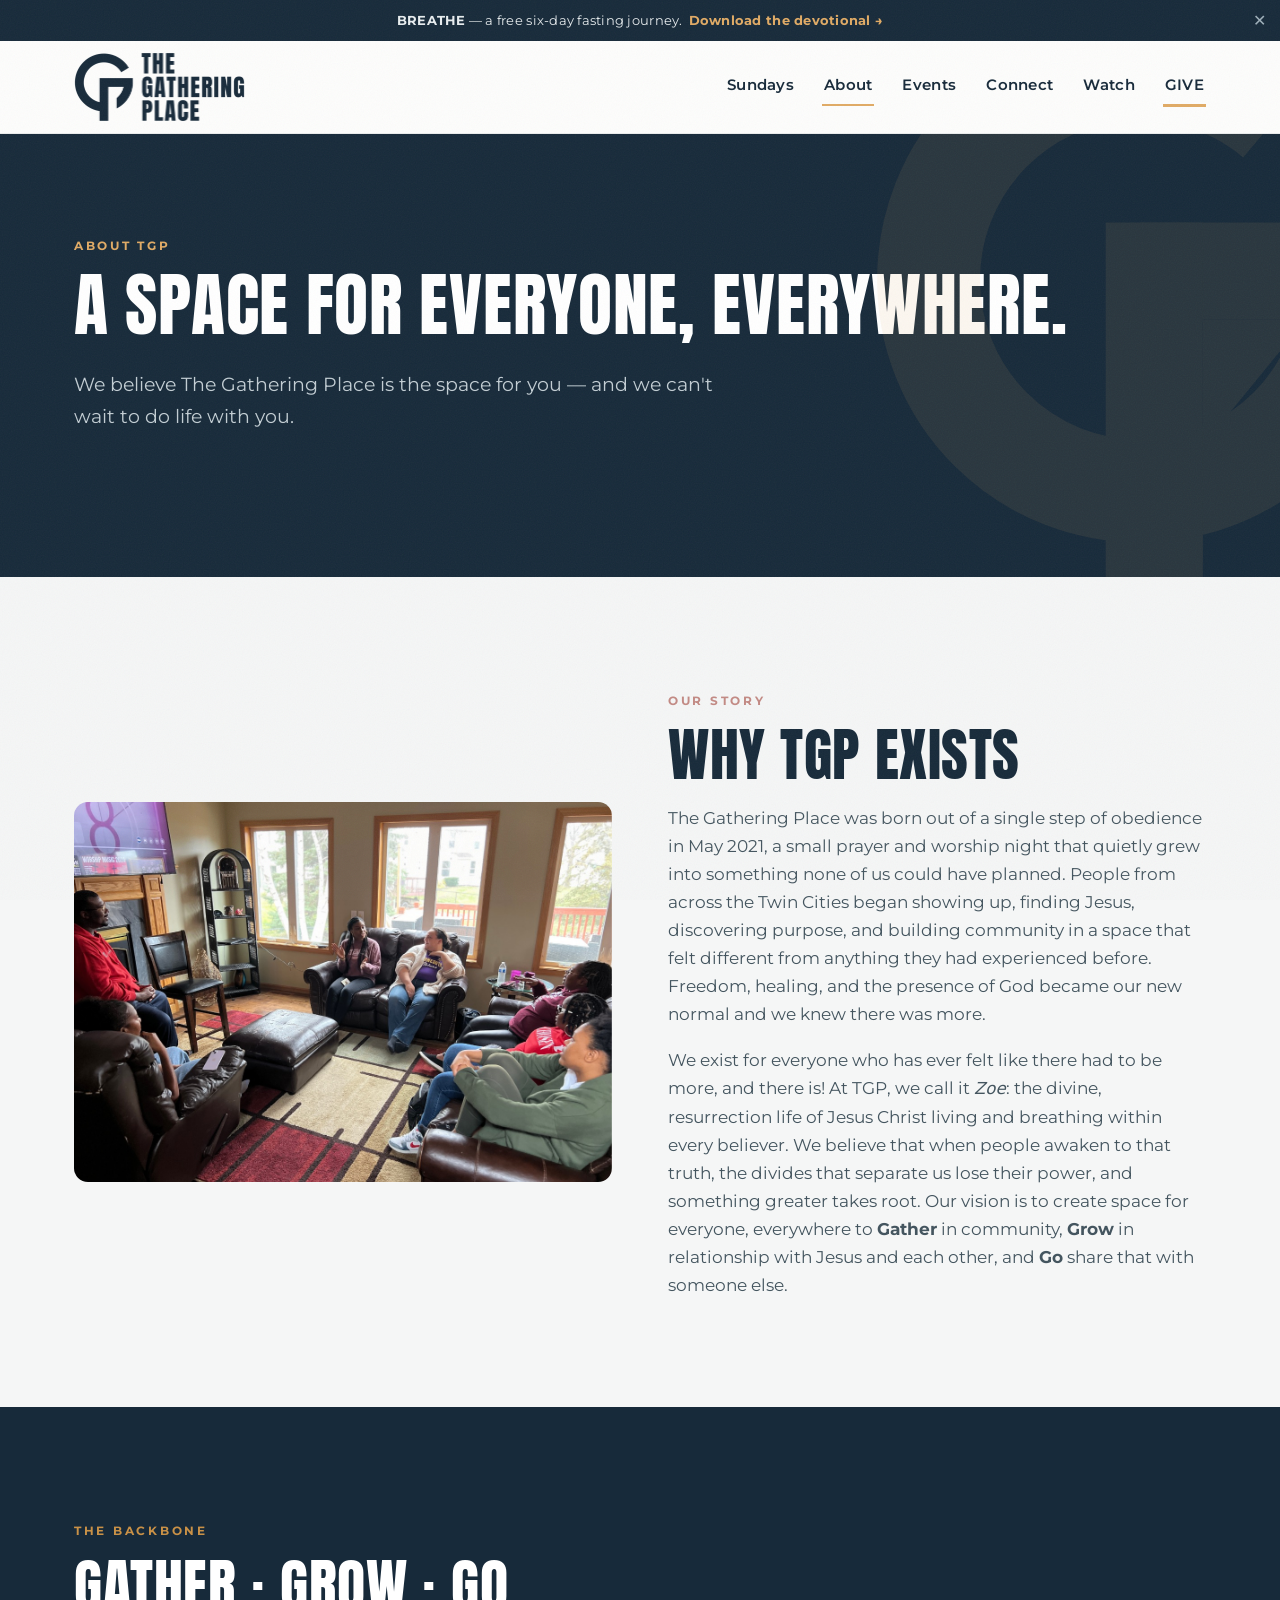
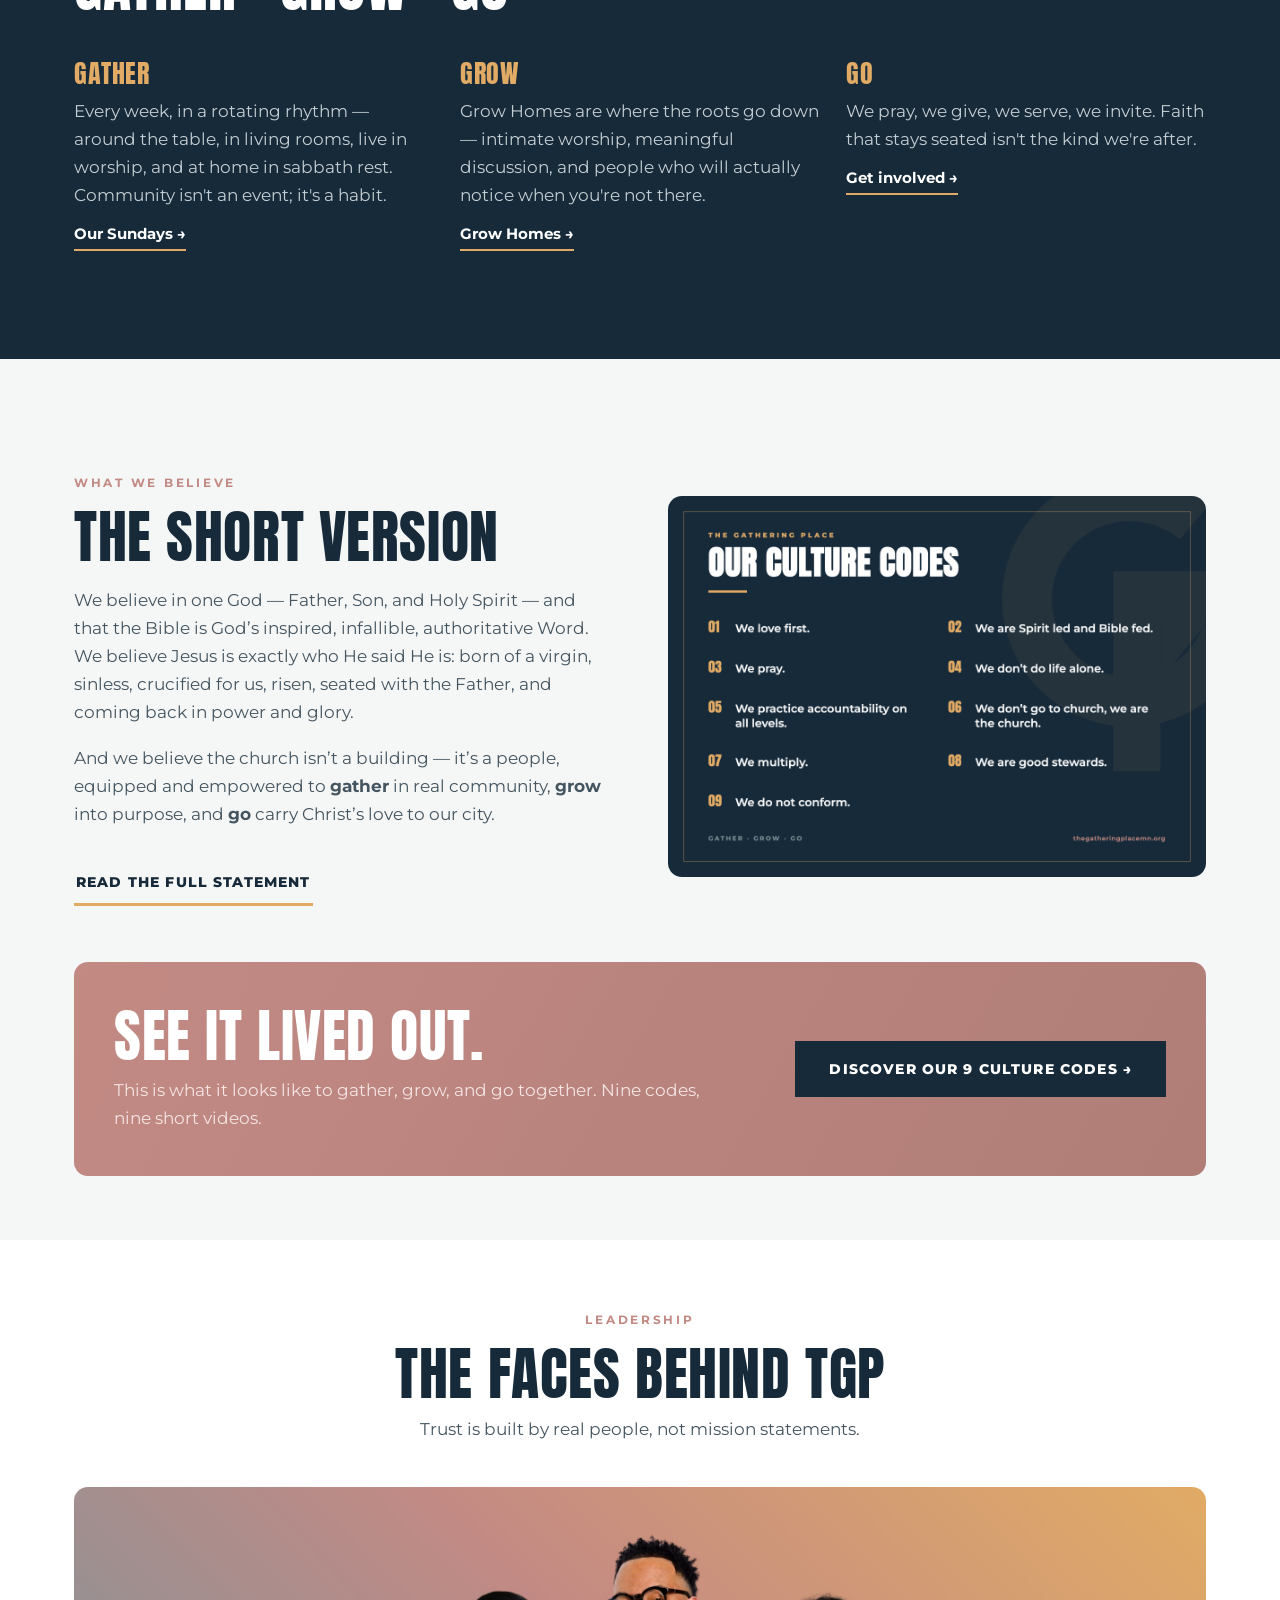
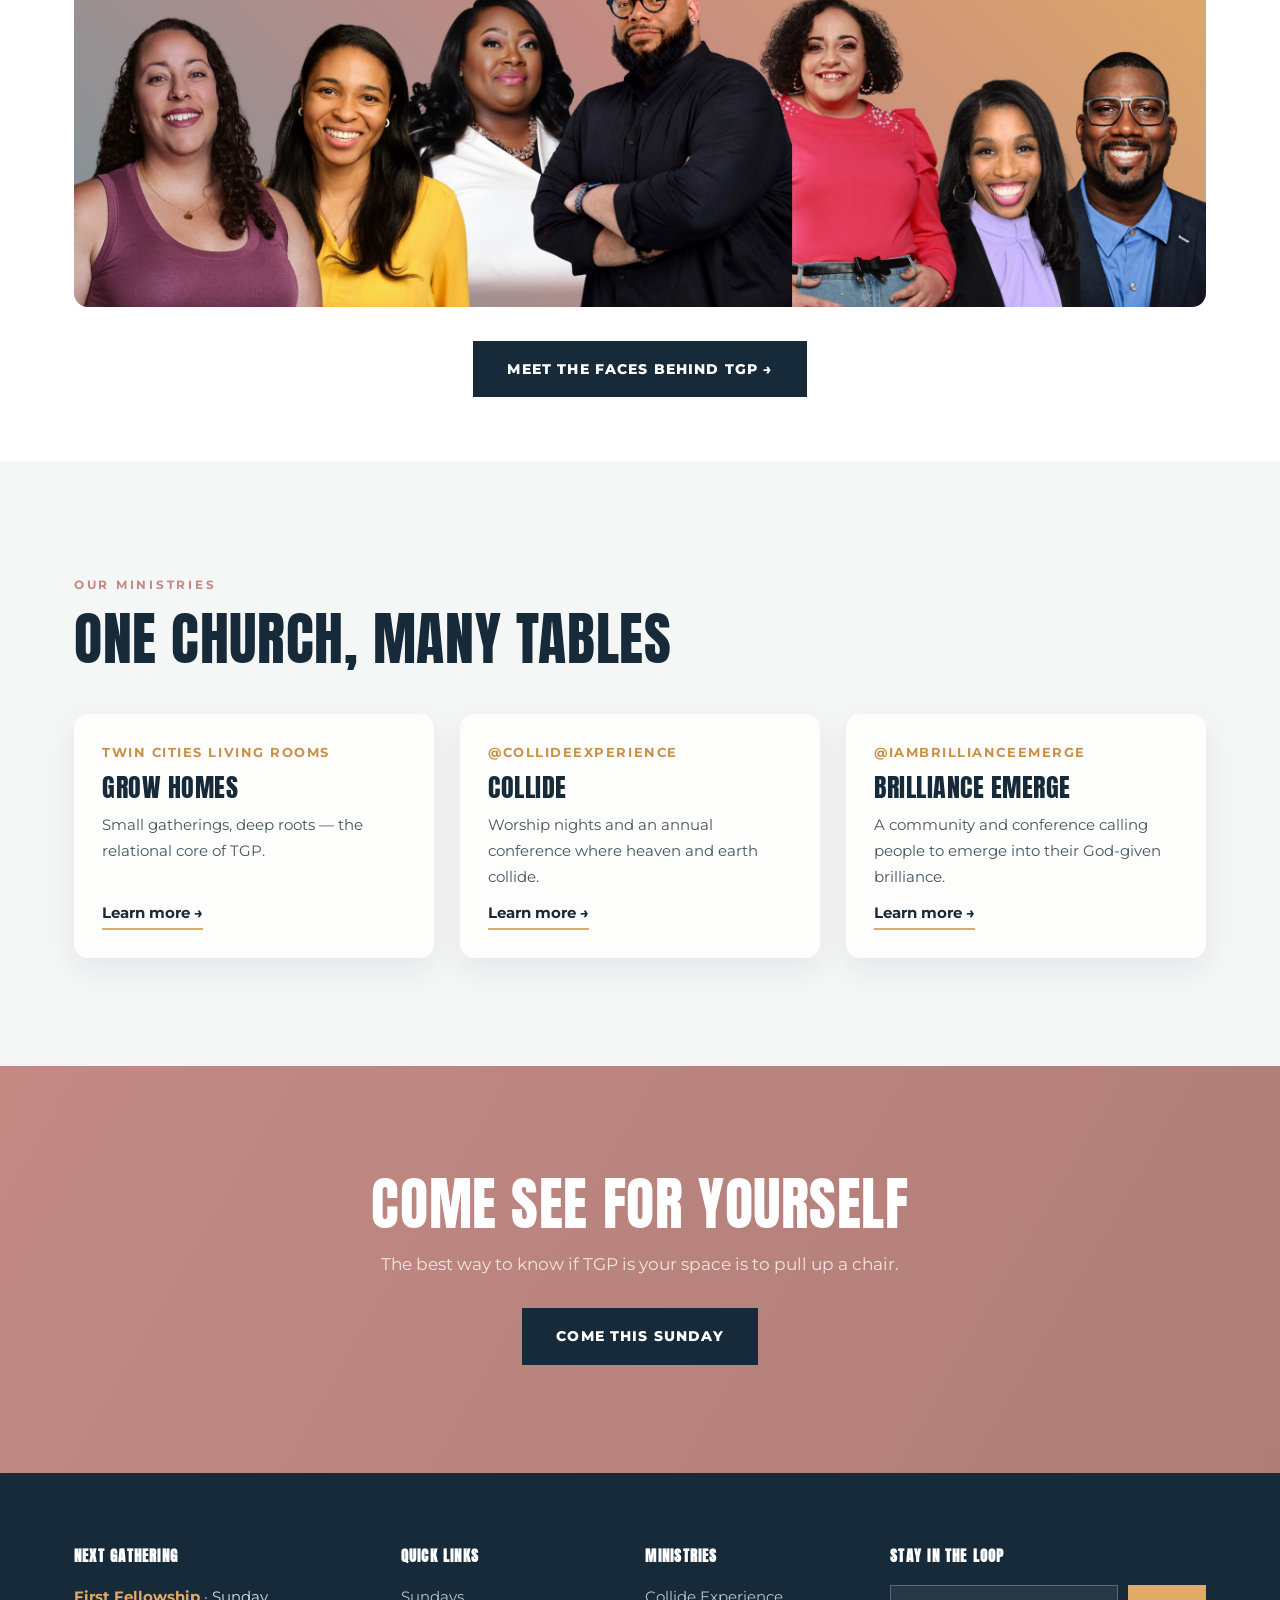
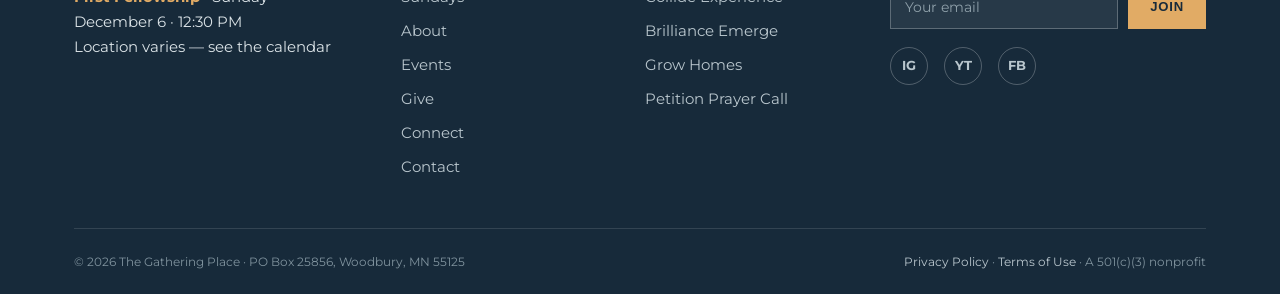
==== commit 9352bac6: "Sep 13 batch: staff photos, beliefs page with culture codes, statement of faith, Our Story, 501(c)(3" ====
--- a/about.html
+++ b/about.html
@@ -20,7 +20,7 @@
 <header class="site">
   <nav class="nav">
     <a class="brand" href="index.html" aria-label="The Gathering Place — Home">
-      <img src="logo-navy.png" alt="The Gathering Place" style="height:54px; width:auto;">
+      <img src="logo-navy.png" alt="The Gathering Place" style="height:70px; width:auto;">
     </a>
     <button class="hamburger" aria-label="Menu" onclick="document.querySelector('.links').classList.toggle('open')">
       <span></span><span></span><span></span>
@@ -53,12 +53,12 @@
 <!-- Our story -->
 <section>
   <div class="wrap split">
-    <div class="ph tall rose-bg"><span class="label">Photo · founders / early gathering</span></div>
+    <div class="ph tall rose-bg" data-img="images/our-story.jpg"><span class="label">Photo</span></div>
     <div>
       <span class="kicker">Our story</span>
       <h2>Why TGP Exists</h2>
-      <p style="margin:18px 0;">[PLACEHOLDER — the founding story belongs here, told by the people who lived it: what stirred this, when it started, and what you saw God do first. Two or three honest paragraphs beat a polished mission statement.]</p>
-      <p>What we can say already: TGP is built on the picture of the early church in Acts 2 — people gathered around tables, growing together, and going out to their neighbors.</p>
+      <p style="margin:18px 0;">The Gathering Place was born out of a single step of obedience in May 2021, a small prayer and worship night that quietly grew into something none of us could have planned. People from across the Twin Cities began showing up, finding Jesus, discovering purpose, and building community in a space that felt different from anything they had experienced before. Freedom, healing, and the presence of God became our new normal and we knew there was more.</p>
+      <p>We exist for everyone who has ever felt like there had to be more, and there is! At TGP, we call it <em>Zoe</em>: the divine, resurrection life of Jesus Christ living and breathing within every believer. We believe that when people awaken to that truth, the divides that separate us lose their power, and something greater takes root. Our vision is to create space for everyone, everywhere to <strong>Gather</strong> in community, <strong>Grow</strong> in relationship with Jesus and each other, and <strong>Go</strong> share that with someone else.</p>
     </div>
   </div>
 </section>
@@ -91,18 +91,32 @@
 </section>
 
 <!-- Beliefs summary -->
-<section>
+<section style="padding-bottom:56px;">
   <div class="wrap split">
     <div>
       <span class="kicker">What we believe</span>
       <h2>The Short Version</h2>
-      <p style="margin:18px 0;">[PLACEHOLDER — a 4–6 line summary of the statement of faith, written by leadership. The full statement gets its own page at /about/beliefs.]</p>
-      <p style="font-size:0.9rem; color:#8a99a3;">Draft note: people genuinely look for this page before visiting — its absence is noticed. This needs to come from leadership; it's not content anyone can draft on your behalf.</p>
-      <a class="btn outline" href="#" style="margin-top:16px;">Read the Full Statement</a>
-    </div>
-    <!-- Click-to-play video: paste the YouTube video ID (the part after watch?v=) into
-         data-youtube-id below and the panel becomes a player. Empty = photo placeholder. -->
-    <div class="ph" id="believe-video" data-youtube-id=""><span class="label">Video · what we believe, from leadership</span></div>
+      <p style="margin:18px 0;">We believe in one God — Father, Son, and Holy Spirit — and that the Bible is God&rsquo;s inspired, infallible, authoritative Word. We believe Jesus is exactly who He said He is: born of a virgin, sinless, crucified for us, risen, seated with the Father, and coming back in power and glory.</p>
+      <p style="margin:18px 0;">And we believe the church isn&rsquo;t a building — it&rsquo;s a people, equipped and empowered to <strong>gather</strong> in real community, <strong>grow</strong> into purpose, and <strong>go</strong> carry Christ&rsquo;s love to our city.</p>
+      <a class="btn outline" href="beliefs.html" style="margin-top:16px;">Read the Full Statement</a>
+    </div>
+    <!-- Shows the culture codes graphic. If leadership ever records a "what we believe"
+         video, paste its YouTube ID into data-youtube-id AND remove the data-img attribute —
+         the panel then becomes a click-to-play player instead. -->
+    <div class="ph" id="believe-video" data-youtube-id="" data-img="images/culture-codes.png" style="aspect-ratio:24/17; min-height:0;"><span class="label">Our culture codes</span></div>
+  </div>
+</section>
+
+<!-- Culture codes callout -->
+<section class="tight" style="padding-top:0;">
+  <div class="wrap">
+    <div style="background:linear-gradient(120deg, var(--rose) 0%, #b07d77 100%); border-radius:var(--radius); padding:44px 40px; display:flex; flex-wrap:wrap; align-items:center; justify-content:space-between; gap:24px;">
+      <div style="max-width:620px;">
+        <h2 style="color:#fff;">See it lived out.</h2>
+        <p style="color:#f4e5e3; margin:10px 0 0;">This is what it looks like to gather, grow, and go together. Nine codes, nine short videos.</p>
+      </div>
+      <a class="btn navy" href="beliefs.html#culture-codes">Discover our 9 Culture Codes →</a>
+    </div>
   </div>
 </section>
 <script>
@@ -140,7 +154,7 @@
       <h2>The Faces Behind TGP</h2>
       <p style="margin-top:10px;">Trust is built by real people, not mission statements.</p>
     </div>
-    <div class="ph" data-img="images/leadership-group.jpg" style="min-height:420px;"><span class="label">Photo · the whole leadership team together</span></div>
+    <div class="ph" data-img="images/leadership-group.jpg" style="aspect-ratio:2400/890; min-height:0;"><span class="label">Photo · the whole leadership team together</span></div>
     <div class="btn-row" style="justify-content:center; margin-top:34px;">
       <a class="btn navy" href="leadership.html">Meet the Faces Behind TGP →</a>
     </div>
@@ -234,7 +248,7 @@
     </div>
     <div class="footer-legal">
       <span>© 2026 The Gathering Place · PO Box 25856, Woodbury, MN 55125</span>
-      <span><a href="#">Privacy Policy</a> · <a href="#">Terms of Use</a></span>
+      <span><a href="privacy.html">Privacy Policy</a> · <a href="terms.html">Terms of Use</a> · A 501(c)(3) nonprofit</span>
     </div>
   </div>
 </footer>
@@ -244,6 +258,6 @@
   <a class="a2" href="give.html">Give</a>
 </div>
 
-<script src="js/next-gathering.js?v=3" defer></script>
+<script src="js/next-gathering.js?v=5" defer></script>
 </body>
 </html>
--- a/css/styles.css
+++ b/css/styles.css
@@ -103,7 +103,7 @@
 }
 .nav {
   max-width: var(--maxw); margin: 0 auto; padding: 0 24px;
-  display: flex; align-items: center; gap: 28px; height: 76px;
+  display: flex; align-items: center; gap: 28px; height: 92px;
 }
 .brand {
   display: flex; align-items: center; gap: 12px;
@@ -474,6 +474,8 @@
 /* ---------- team ---------- */
 .team-grid { display: flex; flex-wrap: wrap; gap: 26px; justify-content: center; }
 .team-grid .team-card { flex: 0 1 calc((100% - 52px) / 3); min-width: 250px; }
+.team-grid.two-col .team-card { flex-basis: calc((100% - 26px) / 2); max-width: 420px; }
+.team-grid.two-col .team-card .ph { aspect-ratio: 6 / 5; min-height: 0; }
 .team-card { text-align: center; }
 .team-card .ph { min-height: 300px; border-radius: var(--radius) var(--radius) 0 0; }
 .team-card .pad { padding: 22px; }
@@ -570,14 +572,14 @@
   .nav .links { display: none; }
   .nav .links.open {
     display: flex; flex-direction: column; align-items: flex-start;
-    position: absolute; top: 76px; left: 0; right: 0;
+    position: absolute; top: 92px; left: 0; right: 0;
     background: var(--paper); padding: 24px; gap: 18px;
     box-shadow: var(--shadow-lg);
   }
   .hamburger { display: block; }
   .nav .btn-give.desktop { display: none; }
   .grid.c2, .grid.c3, .grid.c4 { grid-template-columns: 1fr; }
-  .team-grid .team-card { flex-basis: 100%; }
+  .team-grid .team-card, .team-grid.two-col .team-card { flex-basis: 100%; max-width: none; }
   .pillars { grid-template-columns: 1fr; }
   .rhythm { grid-template-columns: 1fr; }
   footer.site .cols { grid-template-columns: 1fr; }
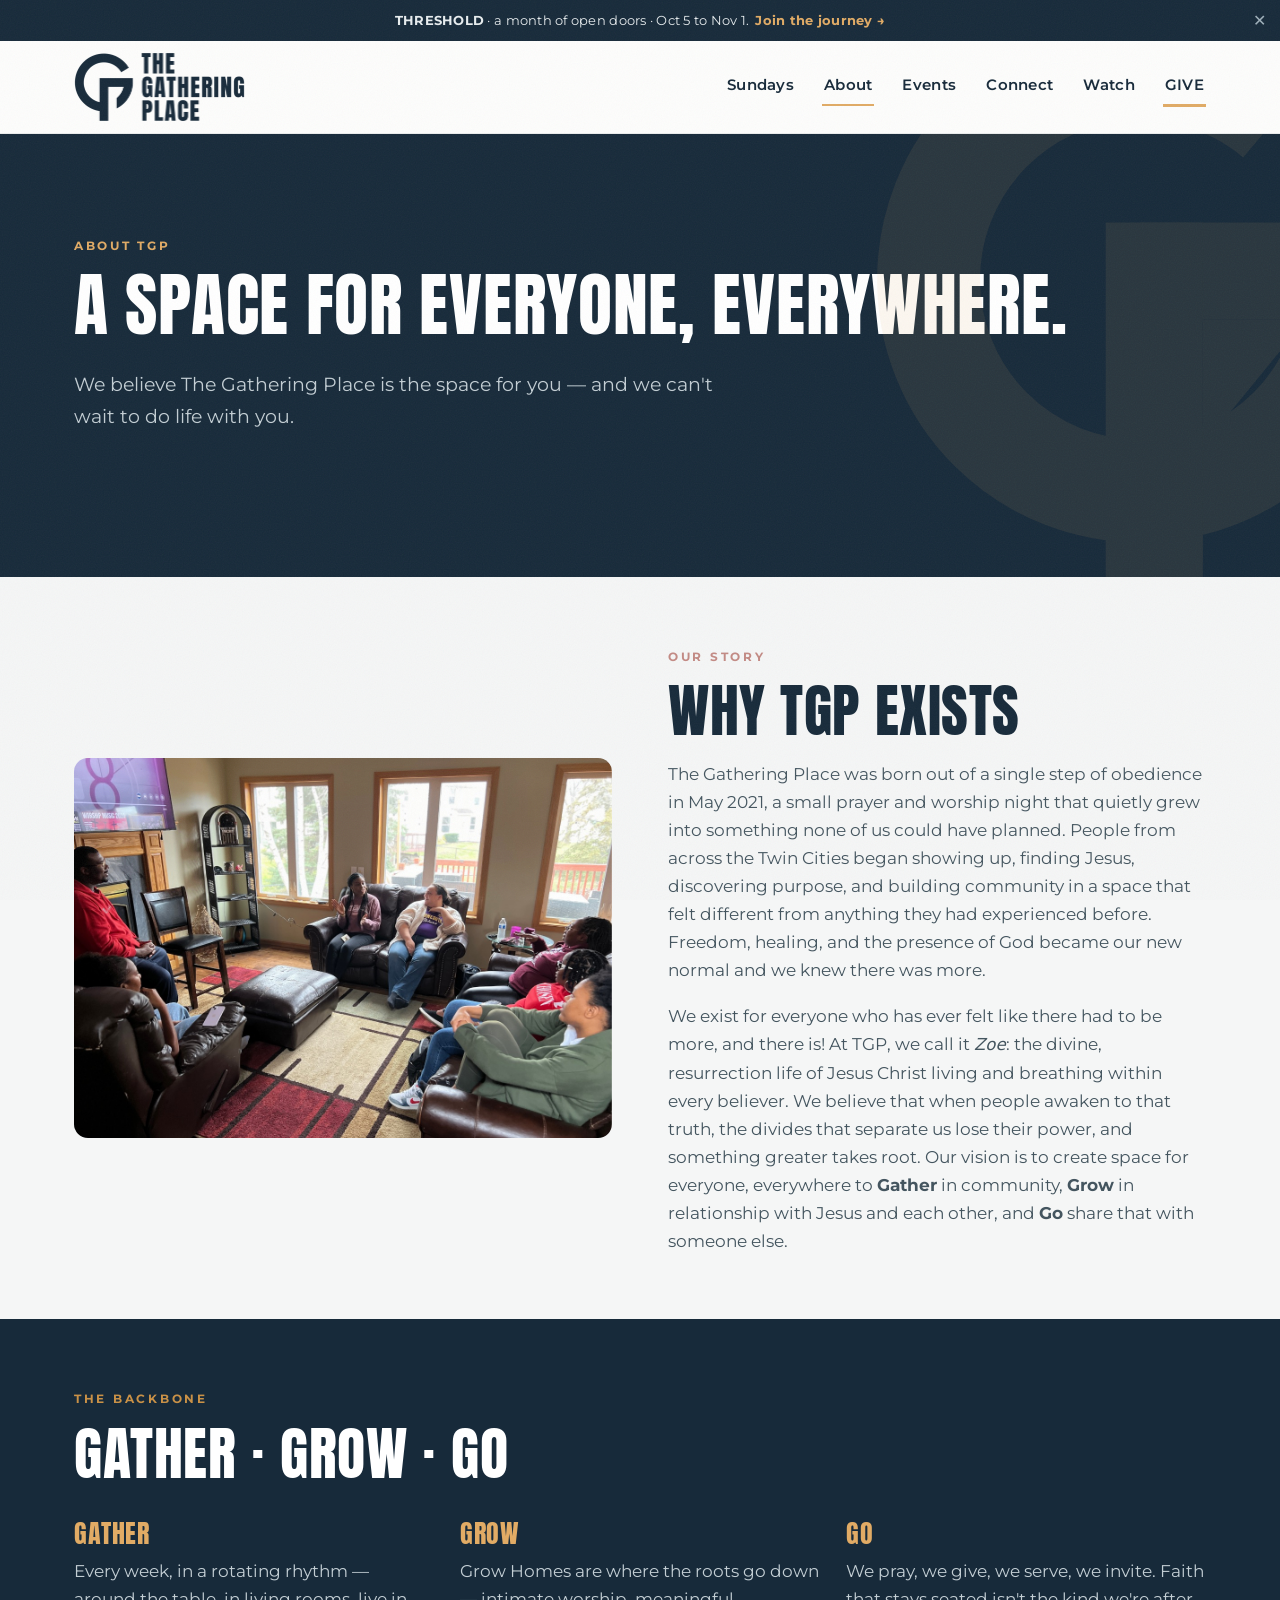
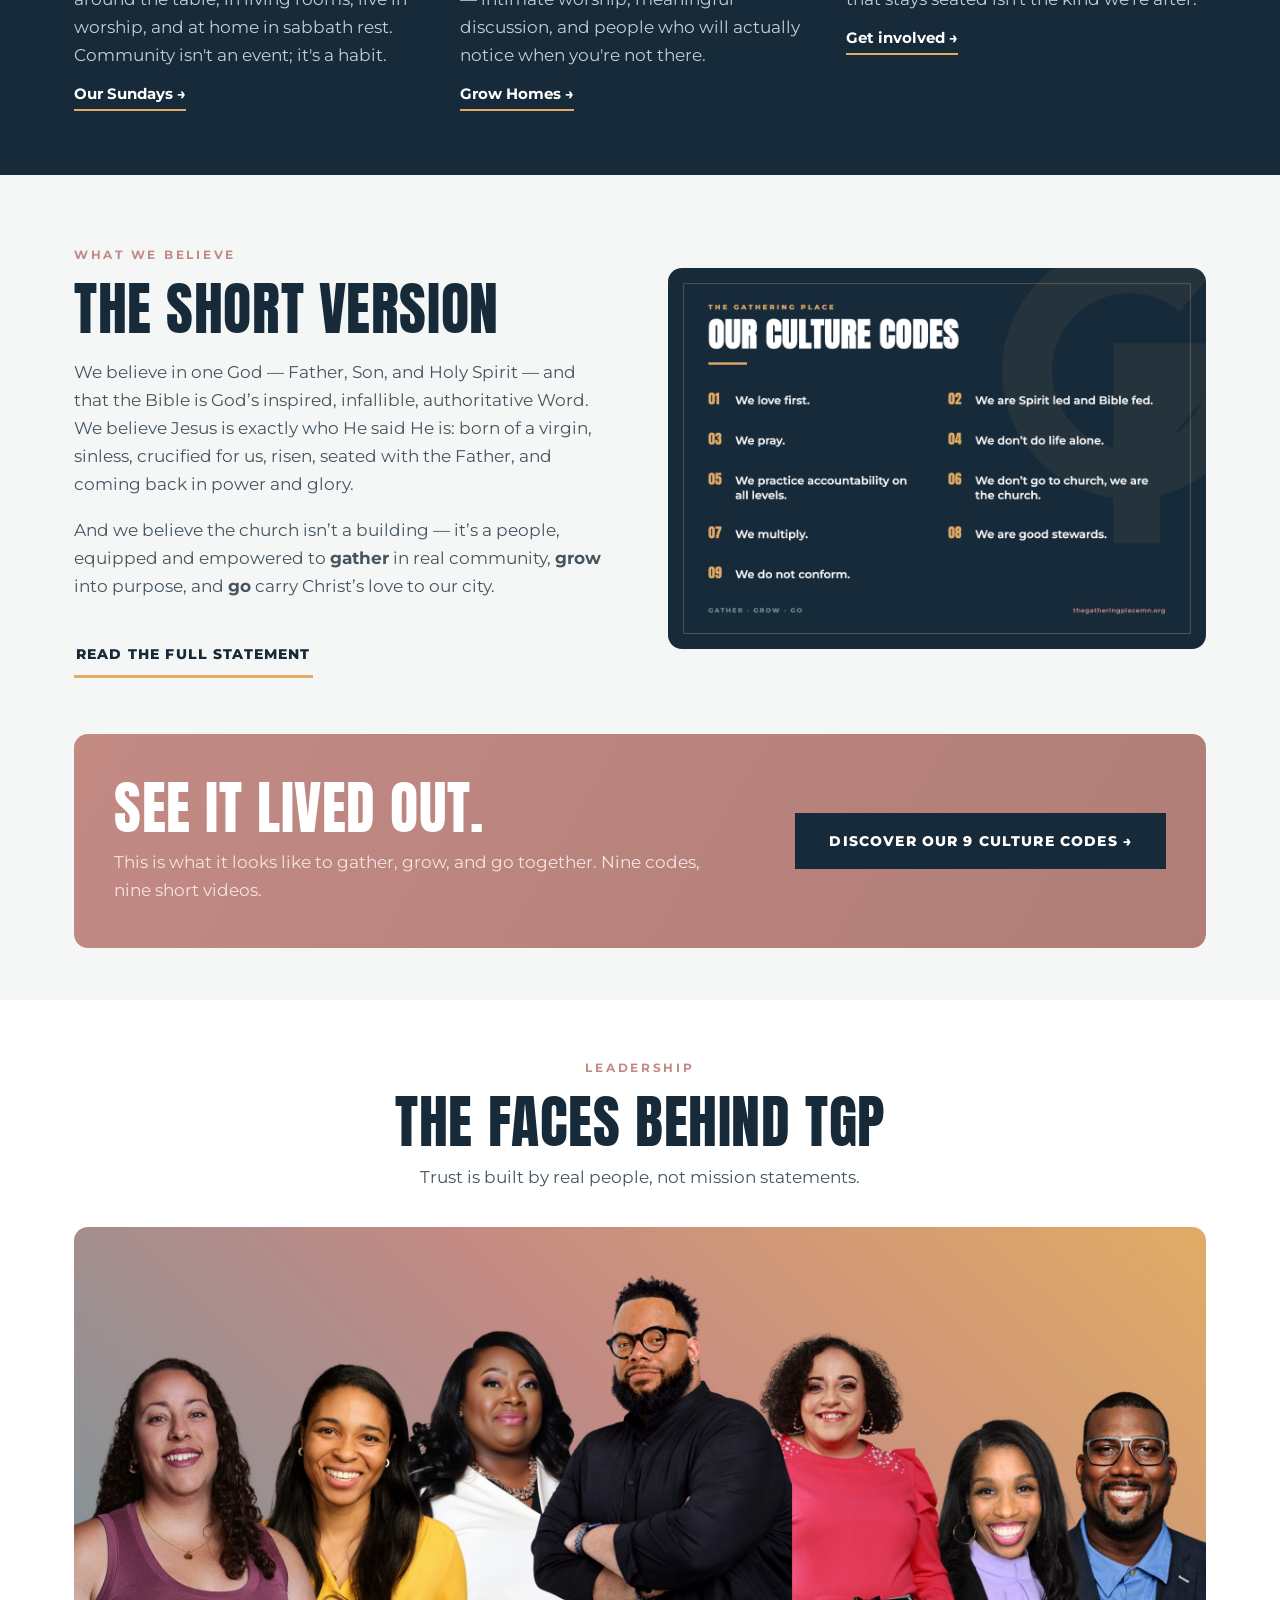
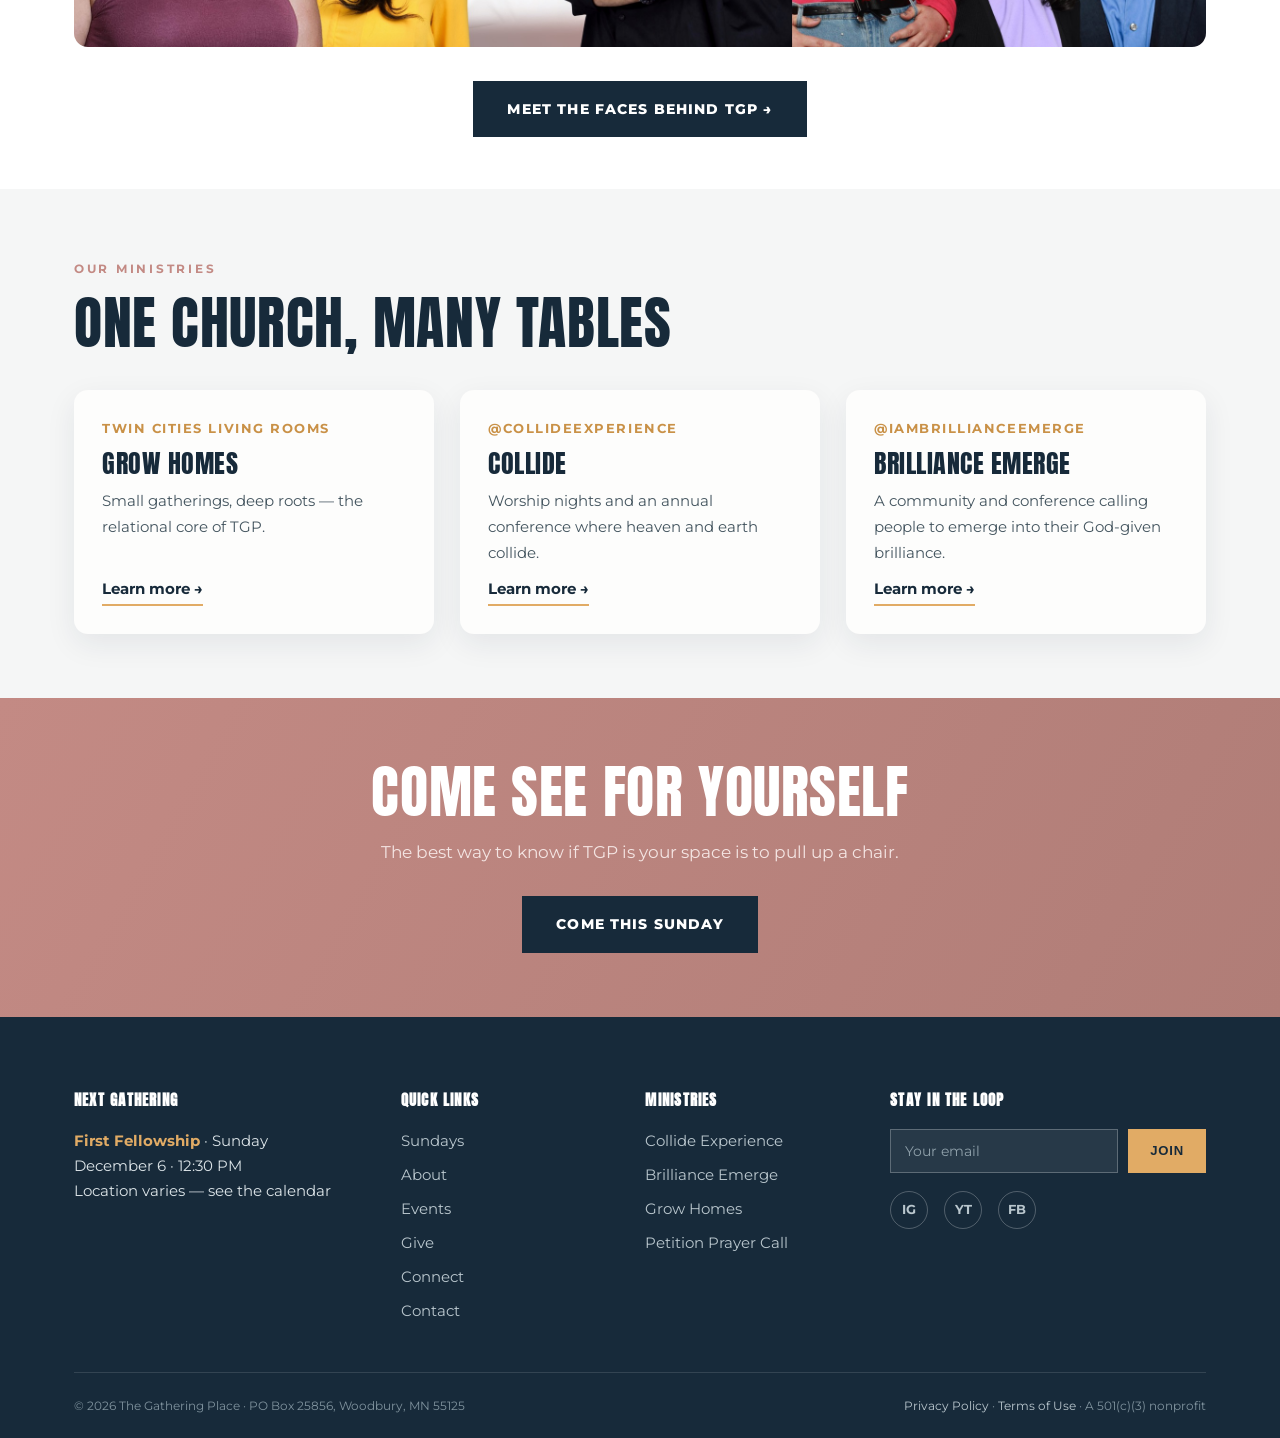
==== commit b5d4e856: "Threshold series: new page, banner swap, Watch feature, tighter section spacing - threshold.html: Oc" ====
--- a/about.html
+++ b/about.html
@@ -13,7 +13,7 @@
 <body>
 
 <div class="announce">
-  <strong>BREATHE</strong> — a free six-day fasting journey.<a href="watch.html#resources">Download the devotional →</a>
+  <strong>THRESHOLD</strong> · a month of open doors · Oct 5 to Nov 1.<a href="threshold.html">Join the journey →</a>
   <button class="dismiss" aria-label="Dismiss" onclick="this.parentElement.style.display='none'">✕</button>
 </div>
 
--- a/css/styles.css
+++ b/css/styles.css
@@ -59,8 +59,8 @@
 
 .wrap { max-width: var(--maxw); margin: 0 auto; padding: 0 24px; }
 
-section { padding: 108px 0; }
-section.tight { padding: 64px 0; }
+section { padding: 64px 0; }
+section.tight { padding: 52px 0; }
 
 /* ---------- kicker / eyebrow ---------- */
 .kicker {
@@ -544,7 +544,7 @@
   margin: 18px 0;
 }
 .split { display: grid; grid-template-columns: 1fr 1fr; gap: 56px; align-items: center; }
-.section-head { max-width: 680px; margin-bottom: 44px; }
+.section-head { max-width: 680px; margin-bottom: 36px; }
 .section-head.center { margin-left: auto; margin-right: auto; text-align: center; }
 .stat-row { display: grid; grid-template-columns: repeat(3, 1fr); gap: 24px; }
 .give-alloc { display: grid; grid-template-columns: repeat(4, 1fr); gap: 16px; margin-top: 28px; }
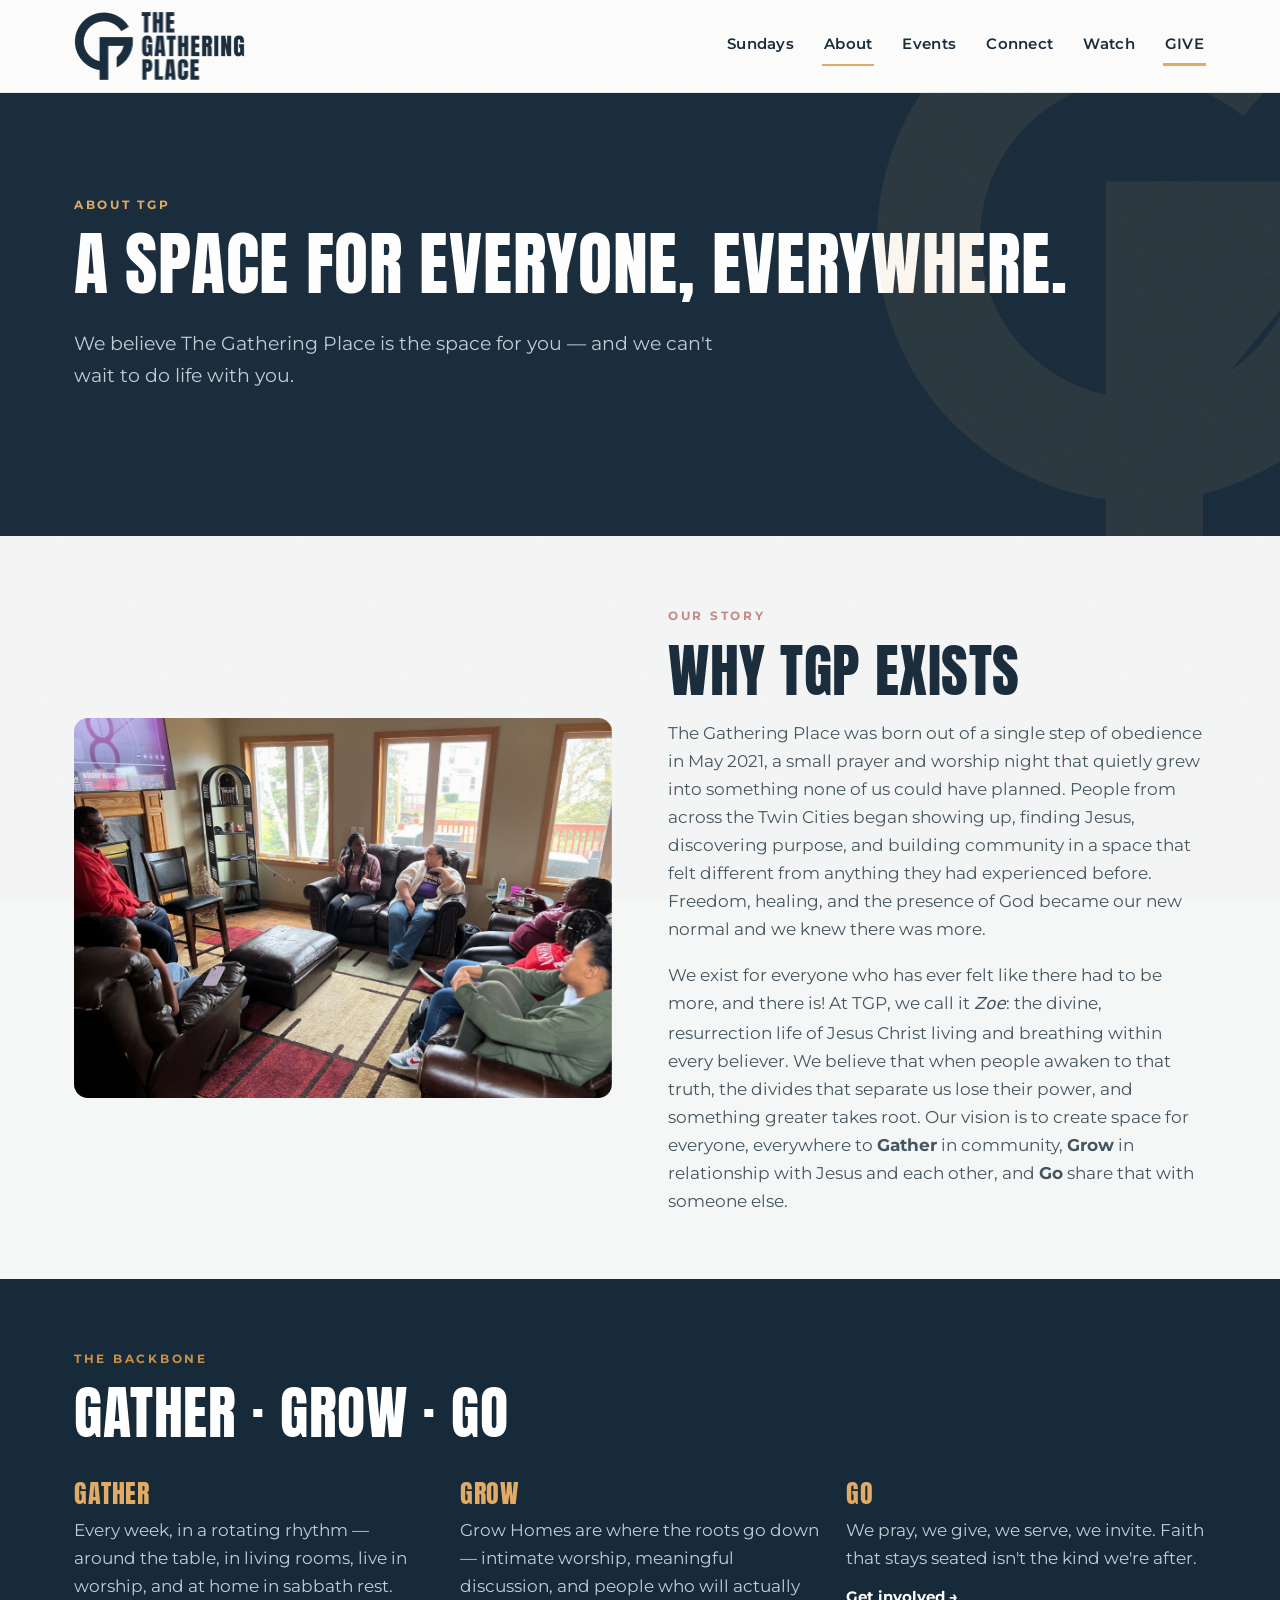
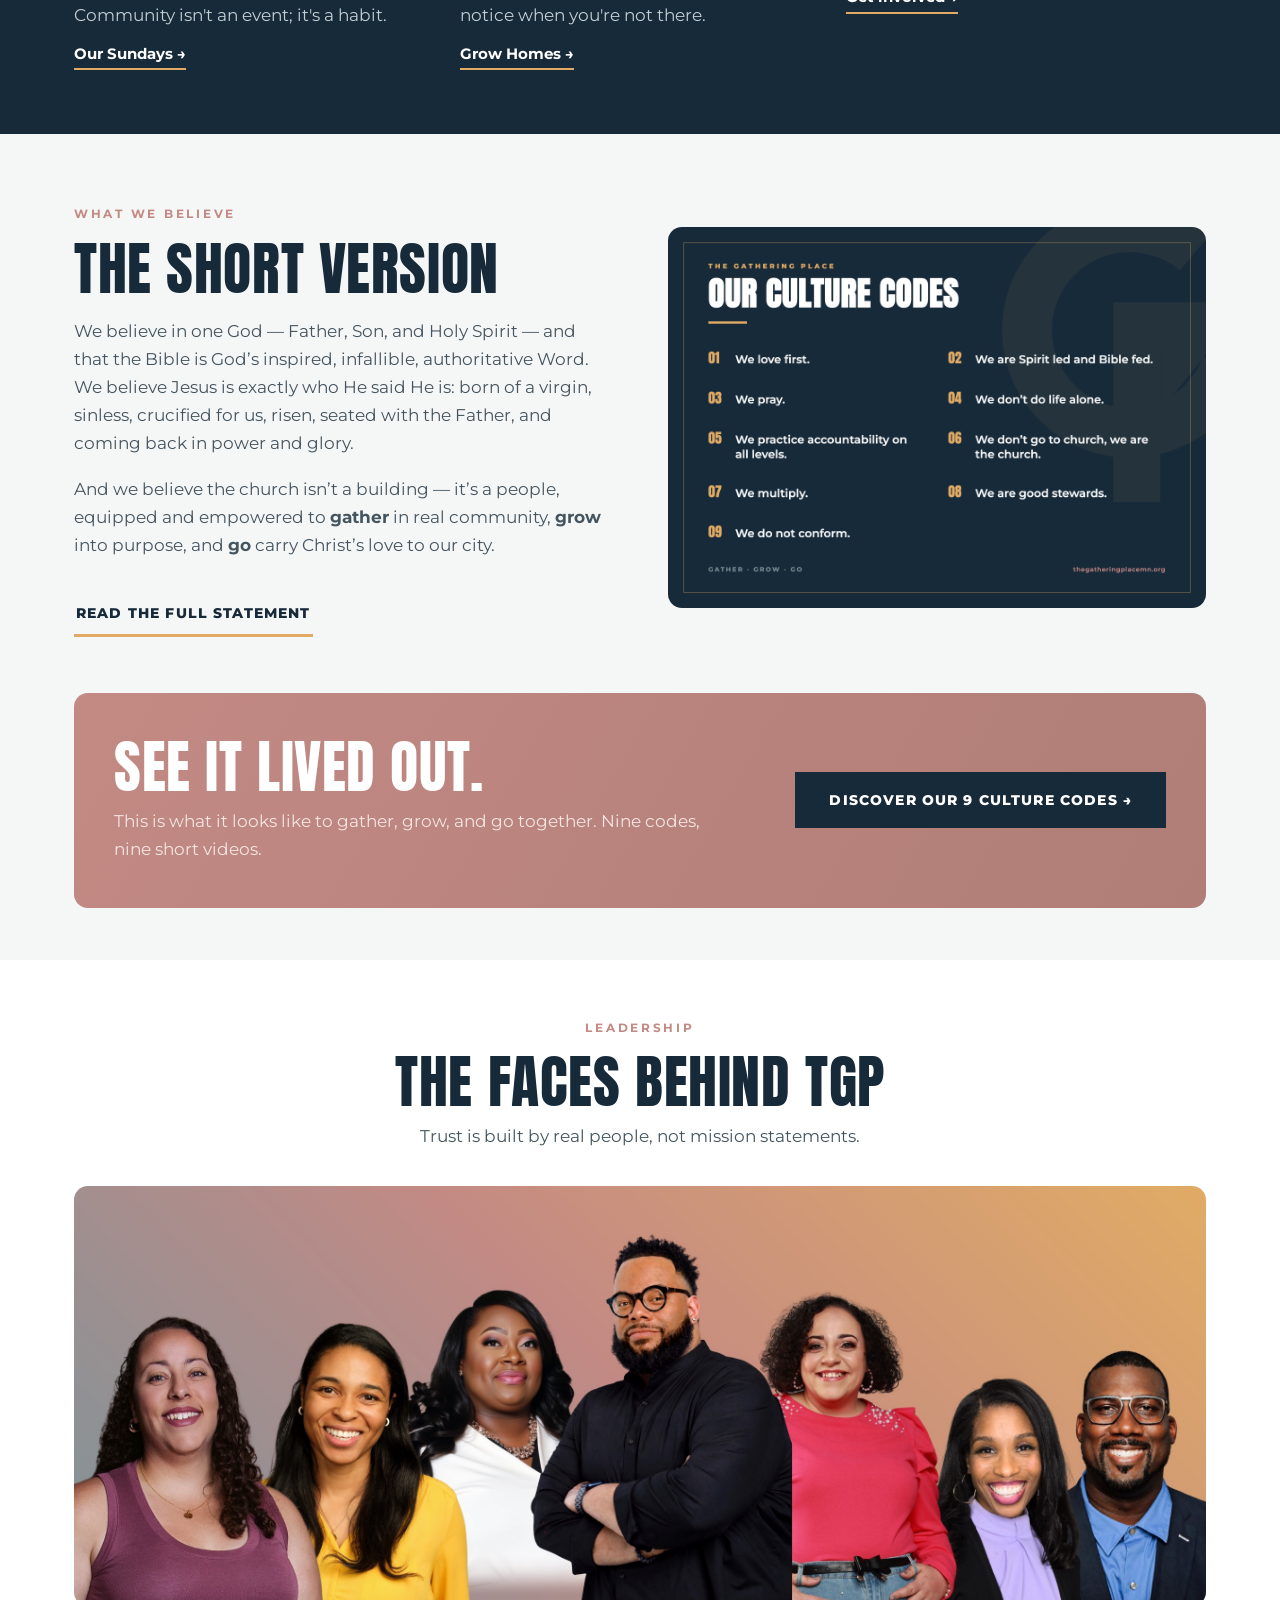
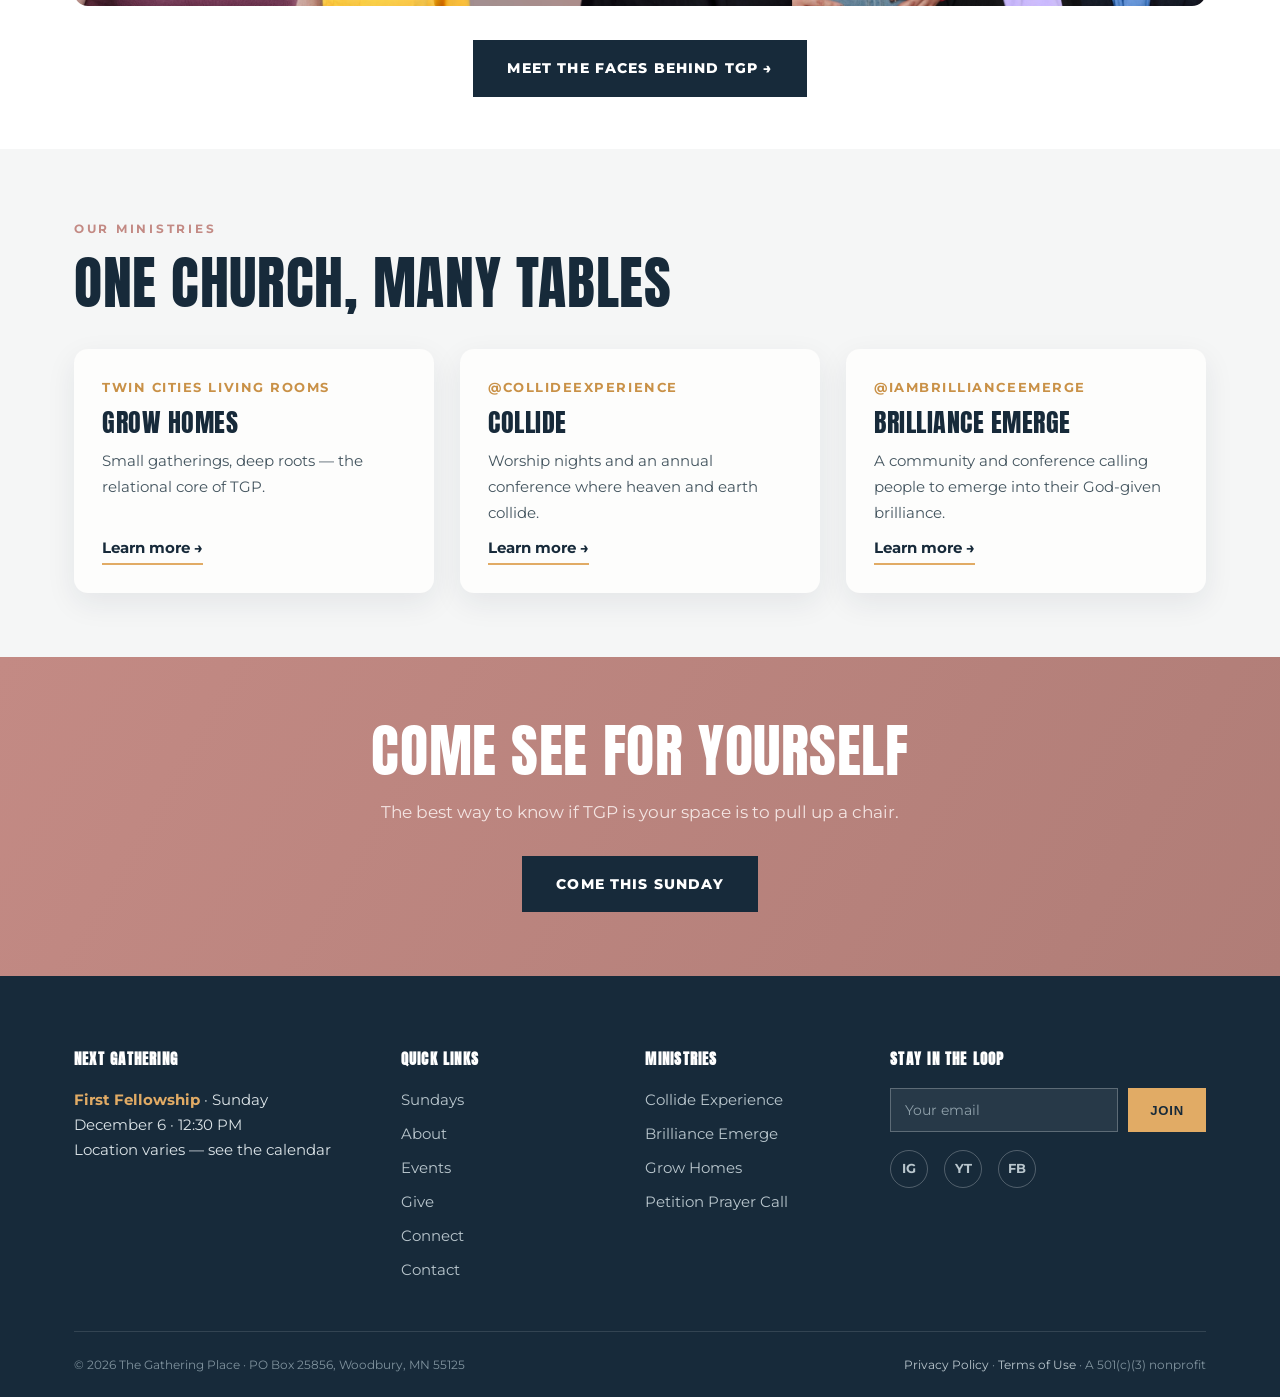
==== commit 4ba2cf67: "Threshold teardown: remove the expired banner, archive the Watch feature The Oct 5 to Nov 1 season i" ====
--- a/about.html
+++ b/about.html
@@ -12,10 +12,7 @@
 </head>
 <body>
 
-<div class="announce">
-  <strong>THRESHOLD</strong> · a month of open doors · Oct 5 to Nov 1.<a href="threshold.html">Join the journey →</a>
-  <button class="dismiss" aria-label="Dismiss" onclick="this.parentElement.style.display='none'">✕</button>
-</div>
+<!-- Announcement bar slot: no active announcement. See git history for the THRESHOLD and BREATHE versions of this bar. -->
 
 <header class="site">
   <nav class="nav">
@@ -258,6 +255,6 @@
   <a class="a2" href="give.html">Give</a>
 </div>
 
-<script src="js/next-gathering.js?v=5" defer></script>
+<script src="js/next-gathering.js?v=7" defer></script>
 </body>
 </html>
